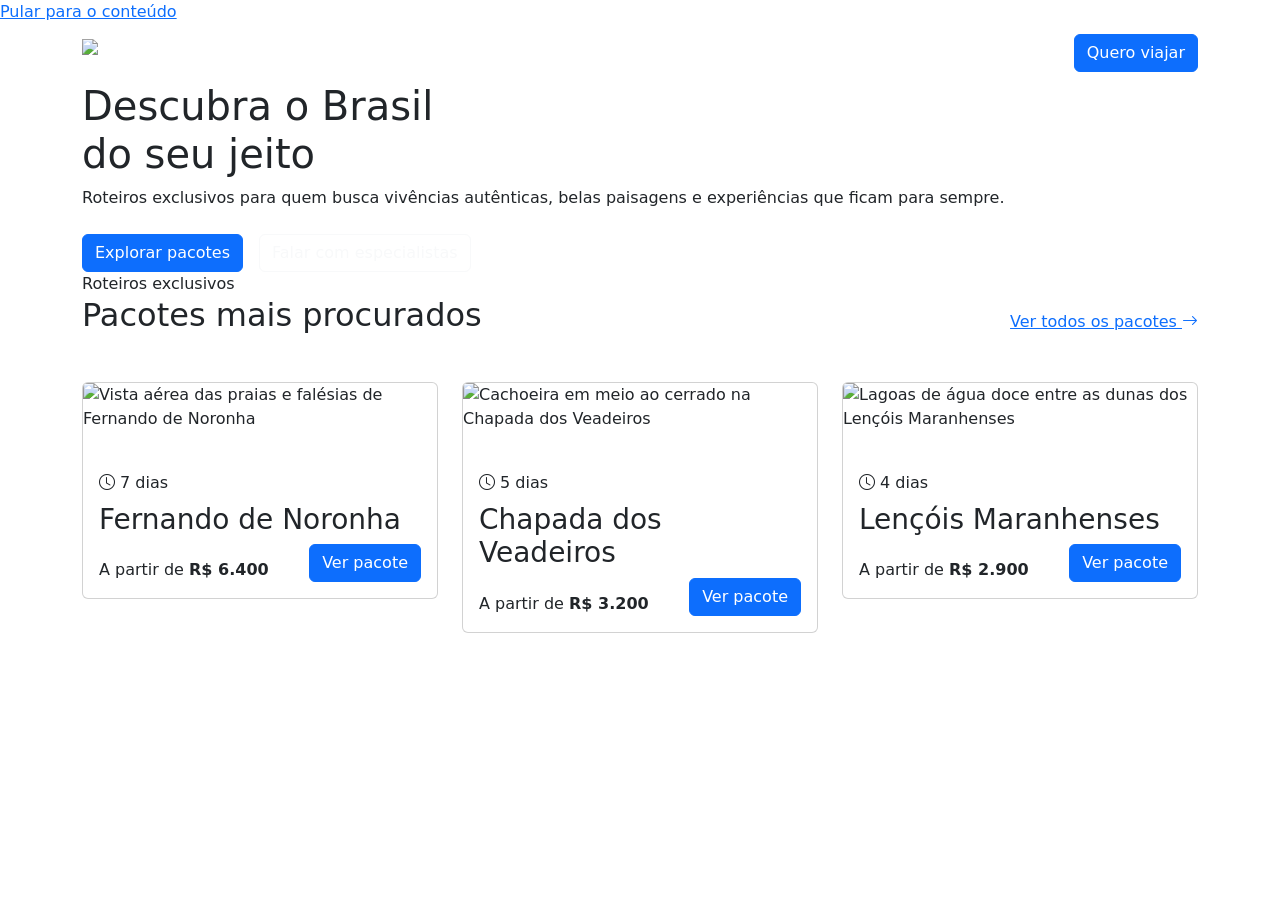
==== index.html @ a3c48178 "Add files via upload" ====
<!DOCTYPE html>
<html lang="pt-BR">

<head>
    <meta charset="UTF-8">
    <meta name="viewport" content="width=device-width, initial-scale=1.0">
    <title>Descubra Brasil | Agência de turismo e pacotes de viagem pelo Brasil</title>
    <meta name="description"
        content="Roteiros exclusivos para conhecer o Brasil com segurança e autenticidade. Descubra pacotes de ecoturismo, praia, cultura, aventura e gastronomia com a Descubra Brasil.">
    <meta name="keywords"
        content="turismo no brasil, pacotes de viagem, passeios, ecoturismo, praias do brasil, viagens nacionais">
    <link rel="canonical" href="https://www.descubrabrasil.com.br/">
    <link rel="icon" href="img/geral/LogoAgencia.png" type="image/svg+xml">
    <link rel="preconnect" href="https://fonts.googleapis.com">
    <link
        href="https://fonts.googleapis.com/css2?family=Playfair+Display:wght@600;700&family=Inter:wght@400;500;600;700&family=Sacramento&display=swap"
        rel="stylesheet">
    <link rel="stylesheet" href="https://cdn.jsdelivr.net/npm/bootstrap@5.3.3/dist/css/bootstrap.min.css">
    <link rel="stylesheet" href="https://cdn.jsdelivr.net/npm/bootstrap-icons@1.11.3/font/bootstrap-icons.min.css">
    <link rel="stylesheet" href="css/style.css">
    <link rel="stylesheet" href="css/paginas.css">
    <link rel="stylesheet" href="css/responsive.css">
</head>

<body>
<a href="#conteudo-principal" class="pular-para-conteudo">Pular para o conteúdo</a>

   
    <nav class="navbar navbar-expand-lg navbar-dark navbar-descubra sticky-top">
        <div class="container">
            <a class="navbar-brand" href="index.html">
                <img src="img/geral/LogoAgencia.png" alt="Descubra Brasil - página inicial" width="10px">
                <span>Descubra Brasil</span>
            </a>
            <button class="navbar-toggler" type="button" data-bs-toggle="collapse" data-bs-target="#navPrincipal"
                aria-controls="navPrincipal" aria-expanded="false" aria-label="Abrir menu de navegação">
                <span class="navbar-toggler-icon"></span>
            </button>
            <div class="collapse navbar-collapse" id="navPrincipal">
                <ul class="navbar-nav mx-auto mb-2 mb-lg-0 gap-lg-2">
                    <li class="nav-item"><a class="nav-link active" aria-current="page" href="index.html">Início</a>
                    </li>
                    <li class="nav-item"><a class="nav-link" href="destinos.html">Destinos</a></li>
                    <li class="nav-item"><a class="nav-link" href="pacotes.html">Pacotes</a></li>
                    <li class="nav-item"><a class="nav-link" href="sobre.html">Sobre nós</a></li>
                </ul>
                <a href="pacotes.html" class="btn btn-primary nav-btn">Quero viajar</a>
            </div>
        </div>
    </nav>

    <main id="conteudo-principal">

        <section class="hero" style="background-image: url('img/home/fundoHero.png');">
            <div class="container">
                <div class="hero-conteudo">
                    <h1>Descubra o Brasil<br>do seu jeito</h1>
                    <p class="hero-texto mb-4">Roteiros exclusivos para quem busca vivências autênticas, belas paisagens
                        e experiências que ficam para sempre.</p>
                    <div class="d-flex flex-column flex-sm-row gap-3">
                        <a href="pacotes.html" class="btn btn-primary">Explorar pacotes</a>
                        <a href="sobre.html" class="btn btn-outline-light">Falar com especialistas</a>
                    </div>
                </div>
            </div>
        </section>


        <section class="secao" aria-labelledby="titulo-pacotes-populares">
            <div class="container">
                <div class="d-flex justify-content-between align-items-end flex-wrap gap-3 mb-5">
                    <div>
                        <span class="eyebrow">Roteiros exclusivos</span>
                        <h2 id="titulo-pacotes-populares" class="mb-0">Pacotes mais procurados</h2>
                    </div>
                    <a href="pacotes.html" class="link-ver-mais">Ver todos os pacotes <i
                            class="bi bi-arrow-right"></i></a>
                </div>

                <div class="row g-4">
                    <div class="col-lg-4 col-md-6">
                        <article class="card card-pacote">
                            <img src="img/home/FernandoNoronha.png" class="card-img-top"
                                alt="Vista aérea das praias e falésias de Fernando de Noronha" loading="lazy">
                            <div class="card-body">
                                <span class="badge badge-categoria badge-flutuante"><i class="bi bi-geo-alt-fill"></i>
                                    Praia</span>
                                <div class="duracao mb-2"><i class="bi bi-clock"></i> 7 dias</div>
                                <h3 class="card-title">Fernando de Noronha</h3>
                                <div class="rodape-card d-flex align-items-end justify-content-between gap-2">
                                    <div class="preco-a-partir">
                                        <span>A partir de</span>
                                        <strong>R$ 6.400</strong>
                                    </div>
                                    <a href="pacote.html" class="btn btn-primary">Ver pacote</a>
                                </div>
                            </div>
                        </article>
                    </div>

                    <div class="col-lg-4 col-md-6">
                        <article class="card card-pacote">
                            <img src="img/home/ChapadaVeadeiros.png" class="card-img-top"
                                alt="Cachoeira em meio ao cerrado na Chapada dos Veadeiros" loading="lazy">
                            <div class="card-body">
                                <span class="badge badge-categoria badge-flutuante"><i class="bi bi-geo-alt-fill"></i>
                                    Aventura</span>
                                <div class="duracao mb-2"><i class="bi bi-clock"></i> 5 dias</div>
                                <h3 class="card-title">Chapada dos Veadeiros</h3>
                                <div class="rodape-card d-flex align-items-end justify-content-between gap-2">
                                    <div class="preco-a-partir">
                                        <span>A partir de</span>
                                        <strong>R$ 3.200</strong>
                                    </div>
                                    <a href="pacote.html" class="btn btn-primary">Ver pacote</a>
                                </div>
                            </div>
                        </article>
                    </div>

                    <div class="col-lg-4 col-md-6">
                        <article class="card card-pacote">
                            <img src="img/home/LencoisMaranhenses.png" class="card-img-top"
                                alt="Lagoas de água doce entre as dunas dos Lençóis Maranhenses" loading="lazy">
                            <div class="card-body">
                                <span class="badge badge-categoria badge-flutuante"><i class="bi bi-geo-alt-fill"></i>
                                    Natureza</span>
                                <div class="duracao mb-2"><i class="bi bi-clock"></i> 4 dias</div>
                                <h3 class="card-title">Lençóis Maranhenses</h3>
                                <div class="rodape-card d-flex align-items-end justify-content-between gap-2">
                                    <div class="preco-a-partir">
                                        <span>A partir de</span>
                                        <strong>R$ 2.900</strong>
                                    </div>
                                    <a href="pacote.html" class="btn btn-primary">Ver pacote</a>
                                </div>
                            </div>
                        </article>
                    </div>
                </div>
            </div>
        </section>
</body>

</html>
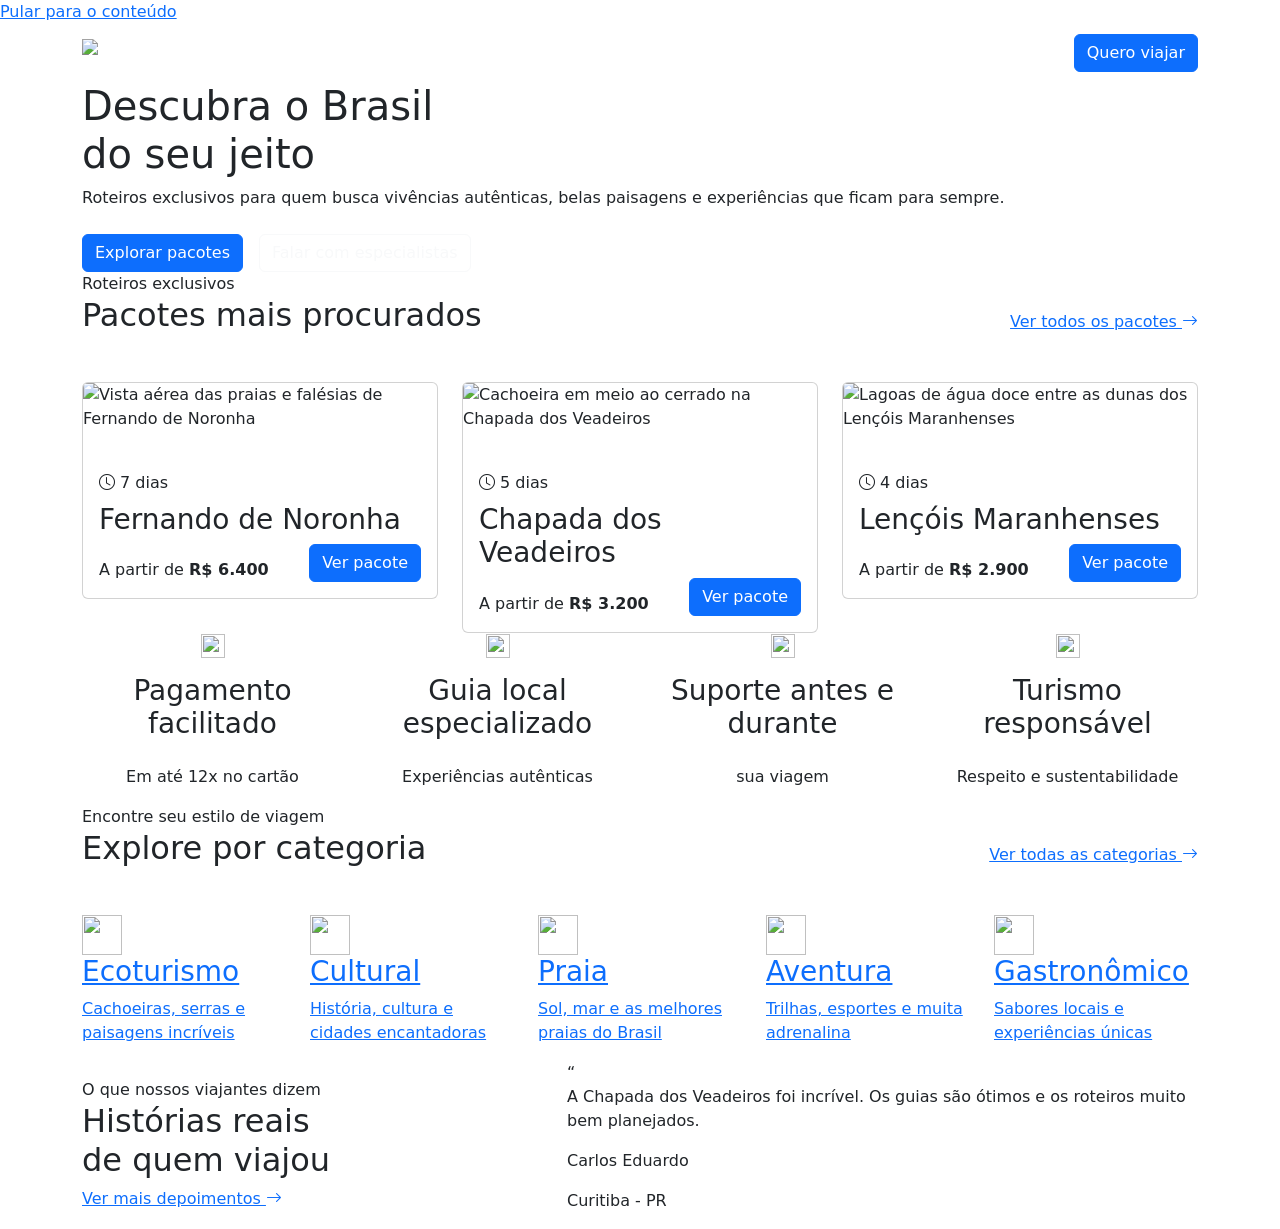
==== commit 4eec85a8: "Atualização index.html" ====
--- a/index.html
+++ b/index.html
@@ -140,6 +140,156 @@
                 </div>
             </div>
         </section>
+
+        <section class="barra-beneficios" aria-label="Benefícios de viajar com a Descubra Brasil">
+            <div class="container text-center">
+                <div class="row g-4">
+                    <div class="col-lg-3 col-6">
+                        <div class="item-beneficio d-flex flex-column align-items-center gap-3">
+                            <div class="icone-beneficio">
+                                <img src="img/home/cartaoIcone.svg" alt="" width="24" height="24">
+                            </div>
+                            <h3>Pagamento facilitado</h3>
+                            <p>Em até 12x no cartão</p>
+                        </div>
+                    </div>
+
+                    <div class="col-lg-3 col-6">
+                        <div class="item-beneficio d-flex flex-column align-items-center gap-3">
+                            <div class="icone-beneficio">
+                                <img src="img/home/guiaIcone.svg" alt="" width="24" height="24">
+                            </div>
+                            <h3>Guia local especializado</h3>
+                            <p>Experiências autênticas</p>
+                        </div>
+                    </div>
+
+                    <div class="col-lg-3 col-6">
+                        <div class="item-beneficio d-flex flex-column align-items-center gap-3">
+                            <div class="icone-beneficio">
+                                <img src="img/home/suporteIcone.svg" alt="" width="24" height="24">
+                            </div>
+                            <h3>Suporte antes e durante</h3>
+                            <p>sua viagem</p>
+                        </div>
+                    </div>
+
+                    <div class="col-lg-3 col-6">
+                        <div class="item-beneficio d-flex flex-column align-items-center gap-3">
+                            <div class="icone-beneficio">
+                                <img src="img/home/folhaIcone.svg" alt="" width="24" height="24">
+                            </div>
+                            <h3>Turismo responsável</h3>
+                            <p>Respeito e sustentabilidade</p>
+                        </div>
+                    </div>
+                </div>
+            </div>
+        </section>
+
+    
+        <section class="secao secao-categorias" aria-labelledby="titulo-categorias">
+            <div class="container">
+                <div class="d-flex justify-content-between align-items-end flex-wrap gap-3 mb-5">
+                    <div>
+                        <span class="eyebrow">Encontre seu estilo de viagem</span>
+                        <h2 id="titulo-categorias" class="mb-0">Explore por categoria</h2>
+                    </div>
+                    <a href="pacotes.html" class="link-ver-mais">Ver todas as categorias <i
+                            class="bi bi-arrow-right"></i></a>
+                </div>
+
+                <div class="row g-4">
+                    <div class="col-lg col-md-4 col-6">
+                        <a href="pacotes.html#ecoturismo" class="card-categoria">
+                            <img src="img/home/MontanhaIcone.svg" alt="" width="40" height="40">
+                            <h3>Ecoturismo</h3>
+                            <p>Cachoeiras, serras e paisagens incríveis</p>
+                        </a>
+                    </div>
+                    <div class="col-lg col-md-4 col-6">
+                        <a href="pacotes.html#cultural" class="card-categoria">
+                            <img src="img/home/culturaIcone.svg" alt="" width="40" height="40">
+                            <h3>Cultural</h3>
+                            <p>História, cultura e cidades encantadoras</p>
+                        </a>
+                    </div>
+                    <div class="col-lg col-md-4 col-6">
+                        <a href="pacotes.html#praia" class="card-categoria">
+                            <img src="img/home/PraiaIcone.svg" alt="" width="40" height="40">
+                            <h3>Praia</h3>
+                            <p>Sol, mar e as melhores praias do Brasil</p>
+                        </a>
+                    </div>
+                    <div class="col-lg col-md-4 col-6">
+                        <a href="pacotes.html#aventura" class="card-categoria">
+                            <img src="img/home/aventuraIcone.svg" alt="" width="40" height="40">
+                            <h3>Aventura</h3>
+                            <p>Trilhas, esportes e muita adrenalina</p>
+                        </a>
+                    </div>
+                    <div class="col-lg col-md-4 col-6">
+                        <a href="pacotes.html#gastronomico" class="card-categoria">
+                            <img src="img/home/comidaIcone.svg" alt="" width="40" height="40">
+                            <h3>Gastronômico</h3>
+                            <p>Sabores locais e experiências únicas</p>
+                        </a>
+                    </div>
+                </div>
+            </div>
+        </section>
+
+
+        <section class="secao" aria-labelledby="titulo-depoimentos">
+            <div class="container">
+                <div class="row align-items-center g-5">
+                    <div class="col-lg-5">
+                        <span class="eyebrow">O que nossos viajantes dizem</span>
+                        <h2 id="titulo-depoimentos">Histórias reais<br>de quem viajou</h2>
+                        <a href="sobre.html#depoimentos" class="link-ver-mais">Ver mais depoimentos <i
+                                class="bi bi-arrow-right"></i></a>
+                    </div>
+
+                    <div class="col-lg-7">
+                        <span class="aspas" aria-hidden="true">&ldquo;</span>
+
+                        <div id="carrosselDepoimentos" class="carousel slide carousel-depoimento"
+                            data-bs-ride="carousel" data-bs-interval="7000">
+                            <div class="carousel-inner">
+                                <div class="carousel-item active">
+                                    <blockquote class="mb-3">A Chapada dos Veadeiros foi incrível. Os guias são ótimos e
+                                        os roteiros muito bem planejados.</blockquote>
+                                    <p class="autor-nome">Carlos Eduardo</p>
+                                    <p class="autor-local">Curitiba - PR</p>
+                                </div>
+                                <div class="carousel-item">
+                                    <blockquote class="mb-3">Foi tudo perfeito! A equipe cuidou de cada detalhe e a
+                                        viagem superou todas as expectativas.</blockquote>
+                                    <p class="autor-nome">Juliana Martins</p>
+                                    <p class="autor-local">São Paulo - SP</p>
+                                </div>
+                                <div class="carousel-item">
+                                    <blockquote class="mb-3">Já quero minha próxima viagem! Atendimento impecável do
+                                        início ao fim.</blockquote>
+                                    <p class="autor-nome">Eliana Lopes</p>
+                                    <p class="autor-local">Vitória - ES</p>
+                                </div>
+                            </div>
+                            <div class="carousel-indicators" data-bs-target="#carrosselDepoimentos">
+                                <button type="button" data-bs-target="#carrosselDepoimentos" data-bs-slide-to="0"
+                                    class="active" aria-current="true" aria-label="Depoimento 1"></button>
+                                <button type="button" data-bs-target="#carrosselDepoimentos" data-bs-slide-to="1"
+                                    aria-label="Depoimento 2"></button>
+                                <button type="button" data-bs-target="#carrosselDepoimentos" data-bs-slide-to="2"
+                                    aria-label="Depoimento 3"></button>
+                            </div>
+                        </div>
+                    </div>
+                </div>
+            </div>
+        </section>
+
+
 </body>
 
-</html>+</html>
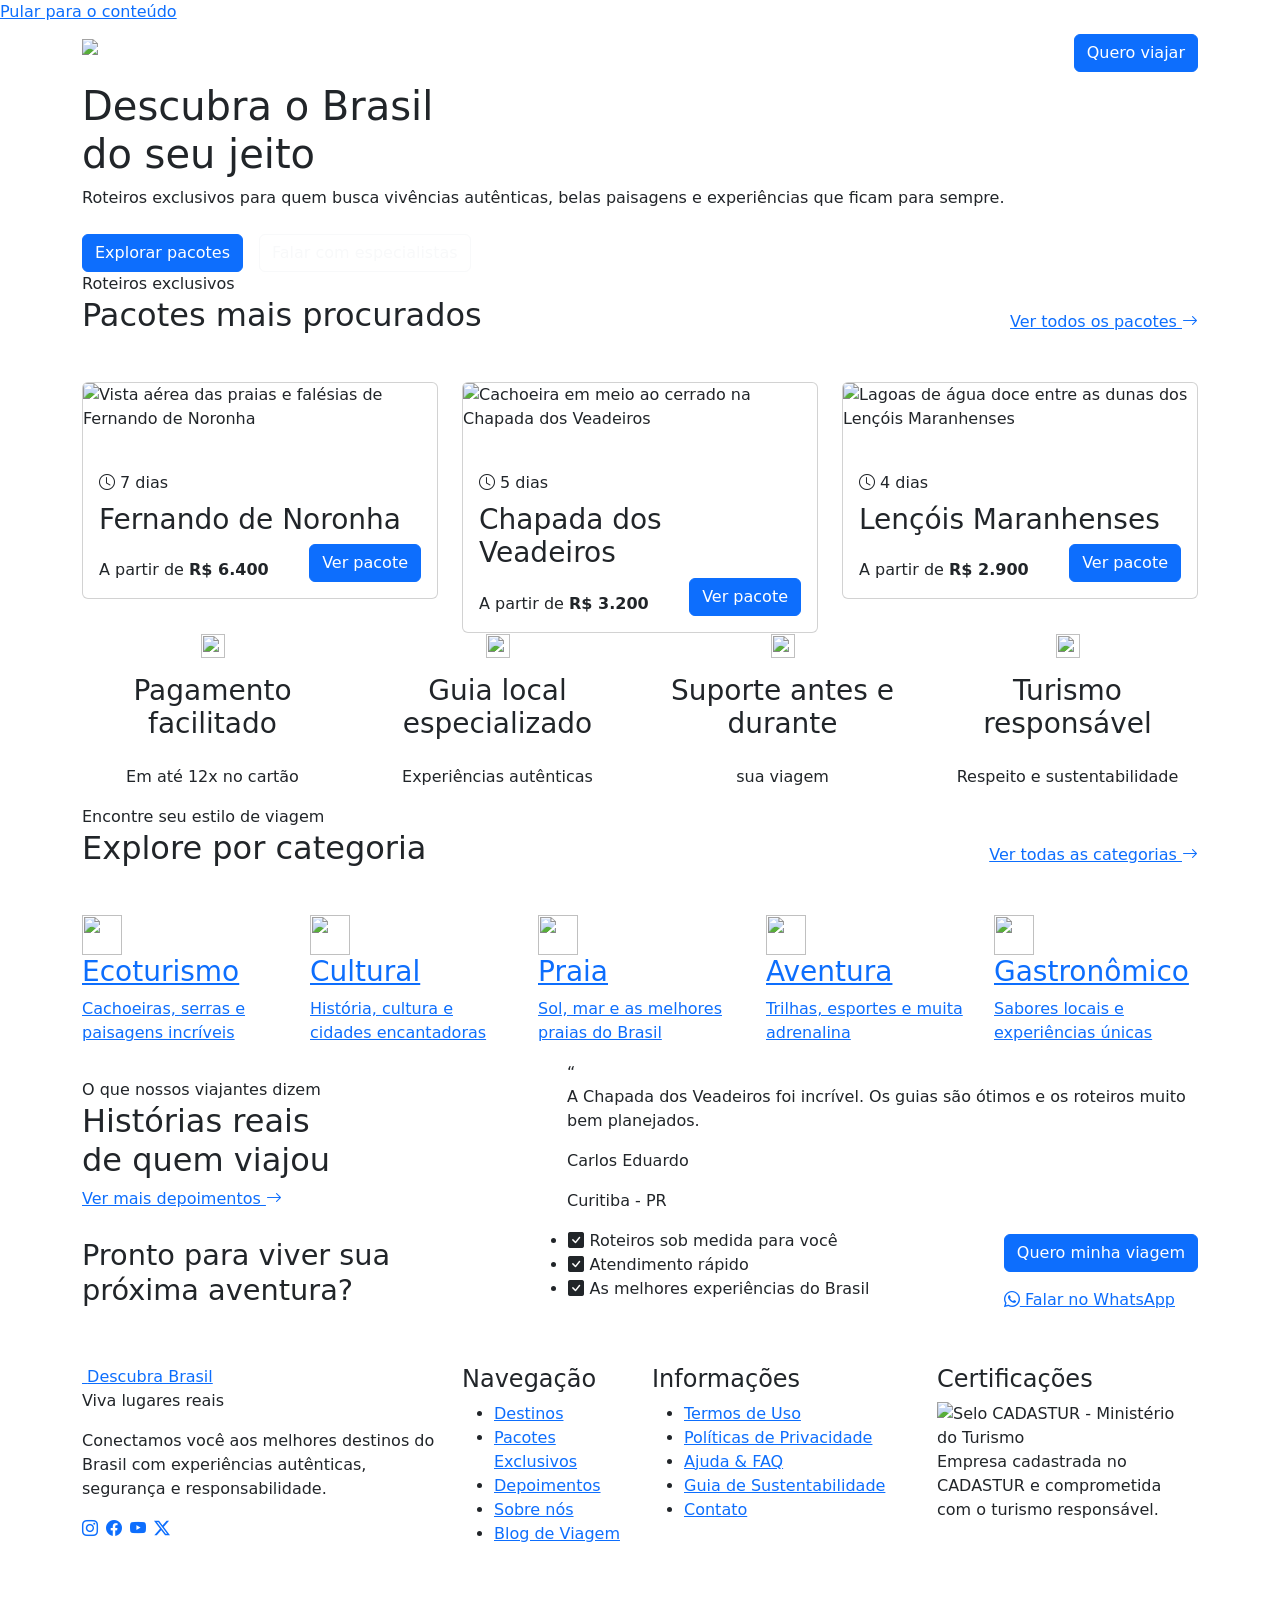
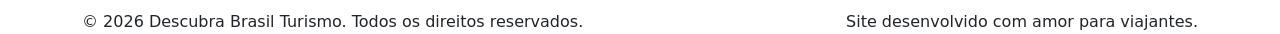
==== commit 6864f946: "footer index.html" ====
--- a/index.html
+++ b/index.html
@@ -289,7 +289,87 @@
             </div>
         </section>
 
-
+          <section class="pb-5" aria-labelledby="titulo-cta-final">
+            <div class="container">
+                <div class="cta-final-caixa" style="background-image: url('img/home/PraiaFoooter.png');">
+                    <div class="cta-final-painel d-flex align-items-center justify-content-between flex-wrap gap-4">
+                        <h2 id="titulo-cta-final" class="mb-0" style="font-size:1.8rem; max-width:320px;">Pronto para
+                            viver sua próxima aventura?</h2>
+                        <ul class="lista-check">
+                            <li><i class="bi bi-check-square-fill"></i> Roteiros sob medida para você</li>
+                            <li><i class="bi bi-check-square-fill"></i> Atendimento rápido</li>
+                            <li><i class="bi bi-check-square-fill"></i> As melhores experiências do Brasil</li>
+                        </ul>
+                        <div class="d-flex flex-column align-items-start gap-3">
+                            <a href="pacotes.html" class="btn btn-primary">Quero minha viagem</a>
+                            <a href="https://wa.me/5500000000000" class="link-whatsapp" target="_blank"
+                                rel="noopener"><i class="bi bi-whatsapp"></i> Falar no WhatsApp</a>
+                        </div>
+                    </div>
+                </div>
+            </div>
+        </section>
+    </main>
+
+
+    <footer class="rodape">
+        <div class="container">
+            <div class="row gy-5 pb-5 rodape-grade">
+                <div class="col-lg-4 col-md-6 rodape-marca h-card">
+                    <a href="index.html" class="marca">
+                        <img src="img/geral/LogoAgencia.png" alt="">
+                        <span class="nome-marca p-name">Descubra Brasil</span>
+                    </a>
+                    <p class="rodape-tagline">Viva lugares reais</p>
+                    <p>Conectamos você aos melhores destinos do Brasil com experiências autênticas, segurança e
+                        responsabilidade.</p>
+                    <div class="rodape-social d-flex gap-2">
+                        <a href="#" aria-label="Descubra Brasil no Instagram"><i class="bi bi-instagram"></i></a>
+                        <a href="#" aria-label="Descubra Brasil no Facebook"><i class="bi bi-facebook"></i></a>
+                        <a href="#" aria-label="Descubra Brasil no YouTube"><i class="bi bi-youtube"></i></a>
+                        <a href="#" aria-label="Descubra Brasil no X"><i class="bi bi-twitter-x"></i></a>
+                    </div>
+                </div>
+
+                <nav class="col-lg-2 col-md-6" aria-label="Navegação do rodapé">
+                    <h4>Navegação</h4>
+                    <ul>
+                        <li><a href="destinos.html">Destinos</a></li>
+                        <li><a href="pacotes.html">Pacotes Exclusivos</a></li>
+                        <li><a href="sobre.html#depoimentos">Depoimentos</a></li>
+                        <li><a href="sobre.html">Sobre nós</a></li>
+                        <li><a href="#" onclick="return false;">Blog de Viagem</a></li>
+                    </ul>
+                </nav>
+
+                <nav class="col-lg-3 col-md-6" aria-label="Informações institucionais">
+                    <h4>Informações</h4>
+                    <ul>
+                        <li><a href="#" onclick="return false;">Termos de Uso</a></li>
+                        <li><a href="#" onclick="return false;">Políticas de Privacidade</a></li>
+                        <li><a href="#" onclick="return false;">Ajuda &amp; FAQ</a></li>
+                        <li><a href="#" onclick="return false;">Guia de Sustentabilidade</a></li>
+                        <li><a href="#" onclick="return false;">Contato</a></li>
+                    </ul>
+                </nav>
+
+                <div class="col-lg-3 col-md-6 rodape-certificacao">
+                    <h4>Certificações</h4>
+                    <div class="selo-cadastur" role="img" aria-label="Selo CADASTUR - Ministério do Turismo">
+                        <img src="img/geral/logoCadasturB.png" alt="Selo CADASTUR - Ministério do Turismo">
+                    </div>
+                    <p>Empresa cadastrada no CADASTUR e comprometida com o turismo responsável.</p>
+                </div>
+            </div>
+
+            <div class="rodape-inferior d-flex justify-content-between flex-wrap gap-2">
+                <p class="mb-0">&copy; 2026 Descubra Brasil Turismo. Todos os direitos reservados.</p>
+                <p class="mb-0">Site desenvolvido com amor para viajantes.</p>
+            </div>
+        </div>
+    </footer>
+
+    <script src="https://cdn.jsdelivr.net/npm/bootstrap@5.3.3/dist/js/bootstrap.bundle.min.js"></script>
+    <script src="js/script.js"></script>
 </body>
-
 </html>
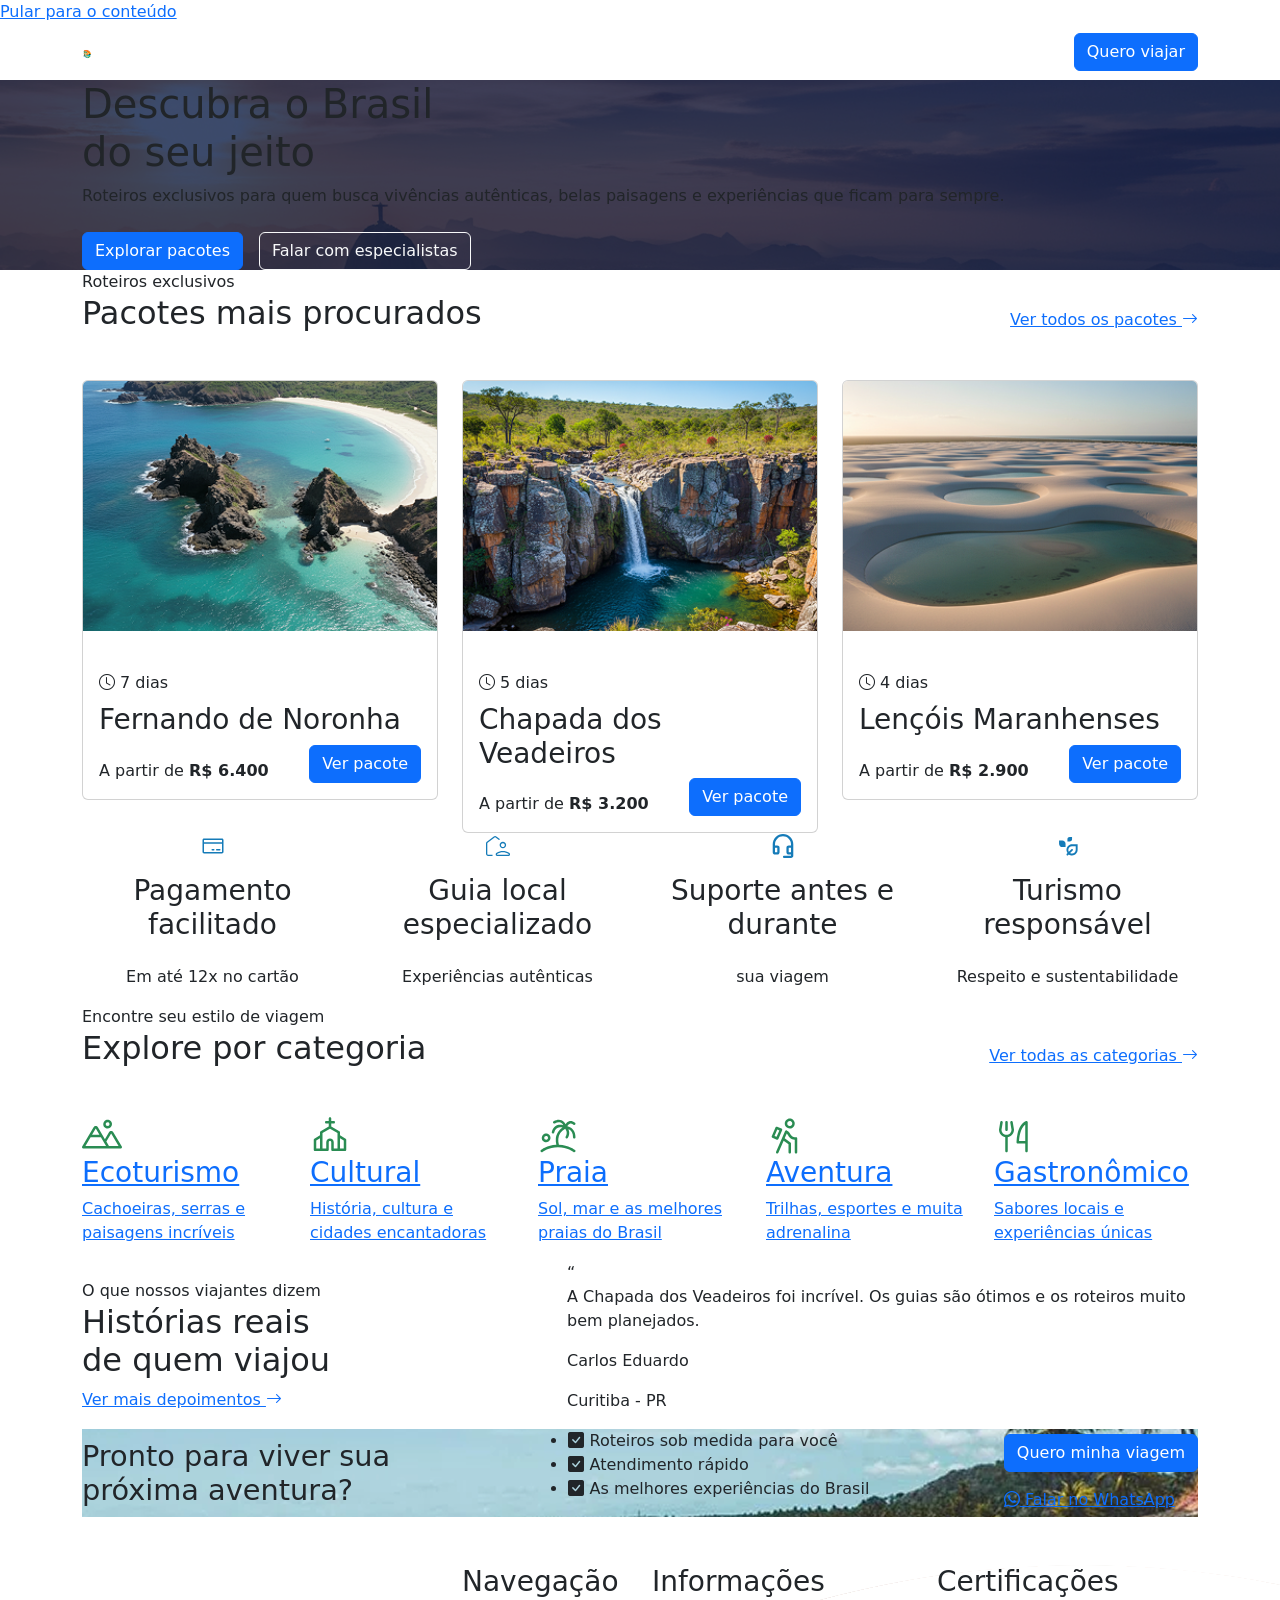
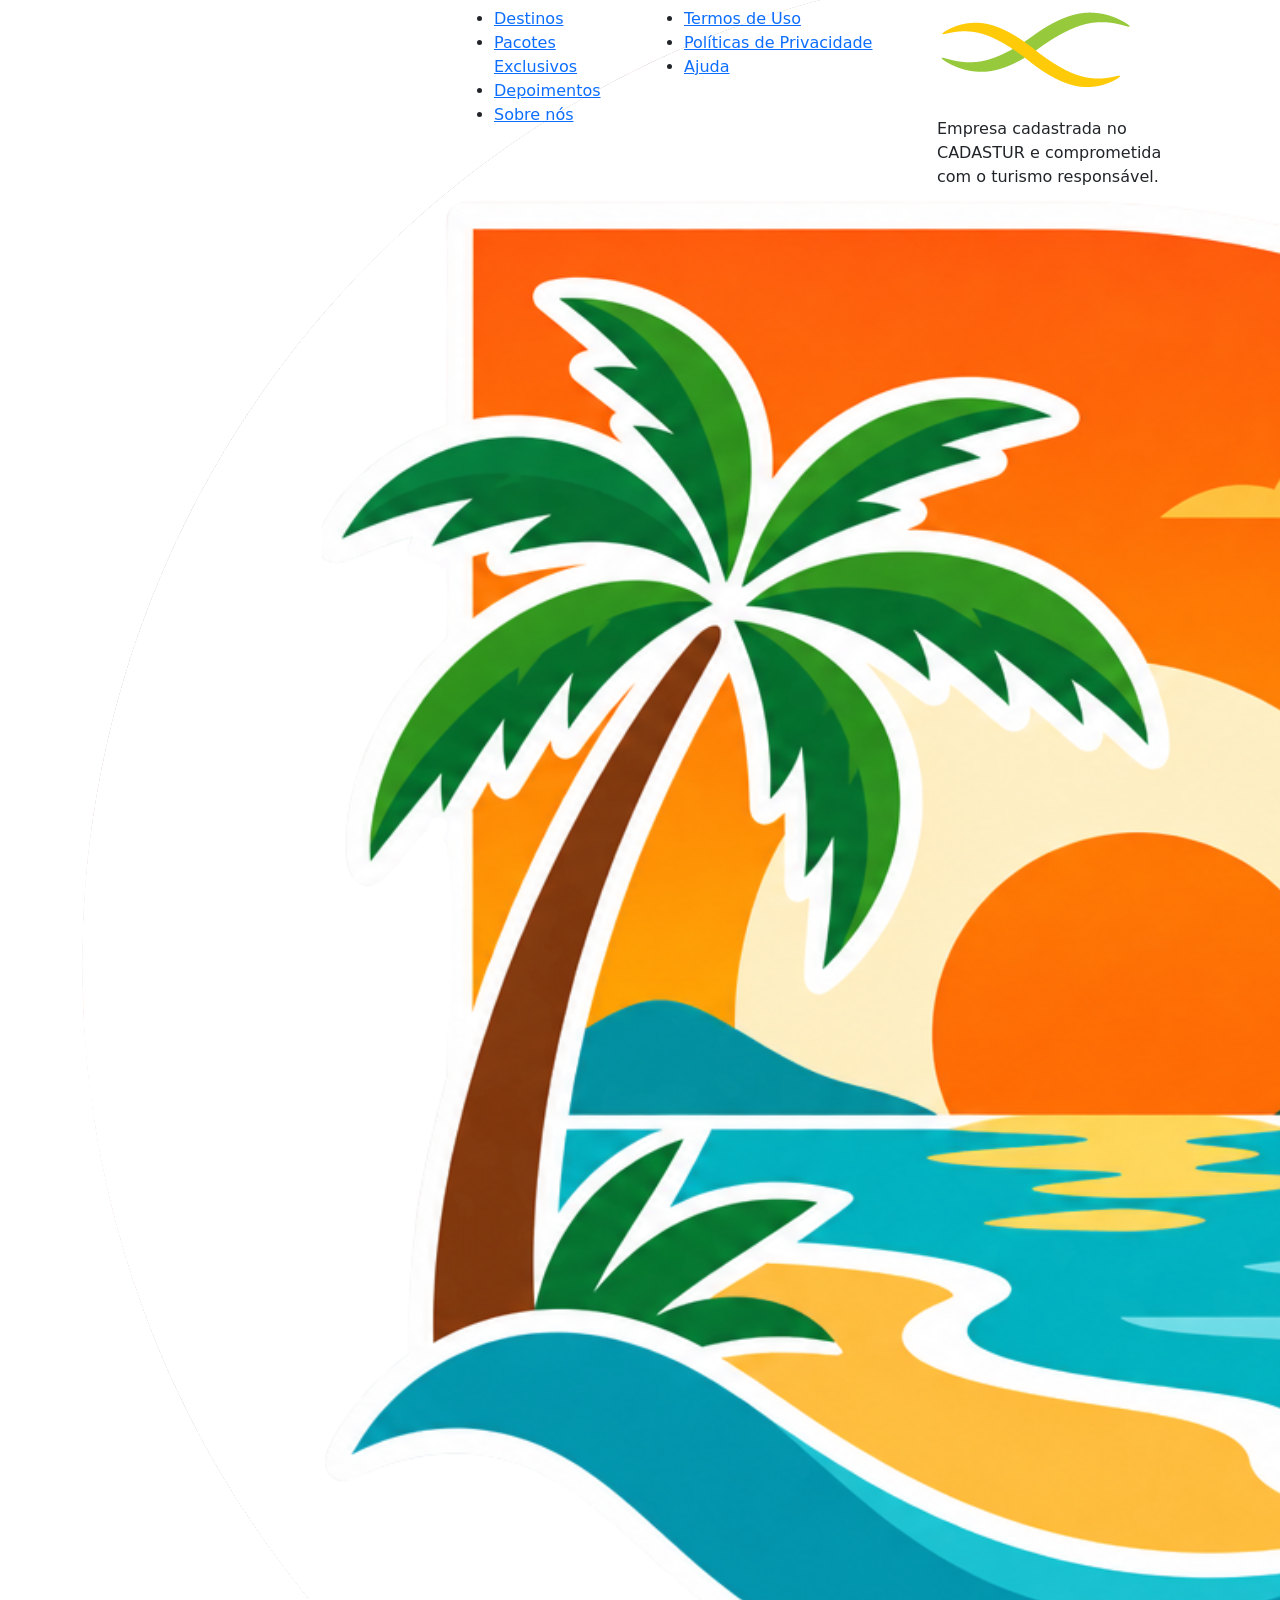
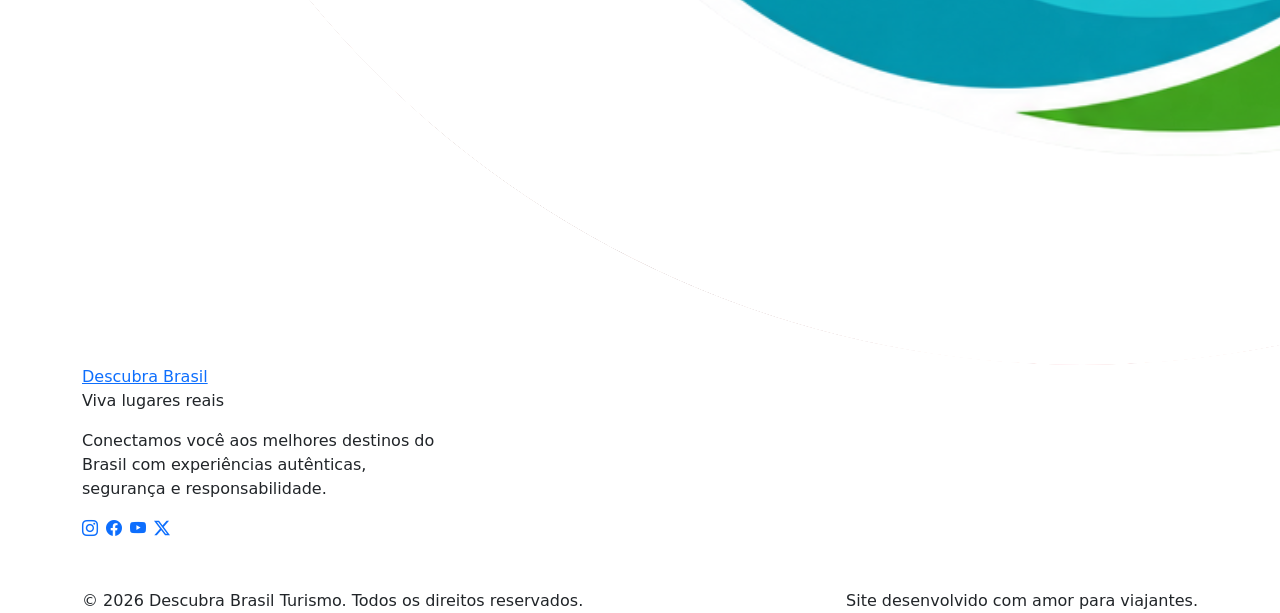
==== commit 4a77b9e0: "Introdução da pasta de imagens e correção da index para validação w3c" ====
--- a/index.html
+++ b/index.html
@@ -10,6 +10,14 @@
     <meta name="keywords"
         content="turismo no brasil, pacotes de viagem, passeios, ecoturismo, praias do brasil, viagens nacionais">
     <link rel="canonical" href="https://www.descubrabrasil.com.br/">
+
+    <meta property="og:title" content="Descubra Brasil | Viva lugares reais">
+    <meta property="og:description"
+        content="Roteiros exclusivos para quem busca vivências autênticas, belas paisagens e experiências que ficam para sempre.">
+    <meta property="og:image" content="img/home/fundoHero.png">
+    <meta property="og:type" content="website">
+    <meta property="og:locale" content="pt_BR">
+
     <link rel="icon" href="img/geral/LogoAgencia.png" type="image/svg+xml">
     <link rel="preconnect" href="https://fonts.googleapis.com">
     <link
@@ -23,13 +31,13 @@
 </head>
 
 <body>
-<a href="#conteudo-principal" class="pular-para-conteudo">Pular para o conteúdo</a>
-
-   
+    <a href="#conteudo-principal" class="pular-para-conteudo">Pular para o conteúdo</a>
+
+
     <nav class="navbar navbar-expand-lg navbar-dark navbar-descubra sticky-top">
         <div class="container">
             <a class="navbar-brand" href="index.html">
-                <img src="img/geral/LogoAgencia.png" alt="Descubra Brasil - página inicial" width="10px">
+                <img src="img/geral/LogoAgencia.png" alt="Descubra Brasil - página inicial" width="10">
                 <span>Descubra Brasil</span>
             </a>
             <button class="navbar-toggler" type="button" data-bs-toggle="collapse" data-bs-target="#navPrincipal"
@@ -141,6 +149,7 @@
             </div>
         </section>
 
+
         <section class="barra-beneficios" aria-label="Benefícios de viajar com a Descubra Brasil">
             <div class="container text-center">
                 <div class="row g-4">
@@ -187,7 +196,7 @@
             </div>
         </section>
 
-    
+
         <section class="secao secao-categorias" aria-labelledby="titulo-categorias">
             <div class="container">
                 <div class="d-flex justify-content-between align-items-end flex-wrap gap-3 mb-5">
@@ -289,7 +298,8 @@
             </div>
         </section>
 
-          <section class="pb-5" aria-labelledby="titulo-cta-final">
+
+        <section class="pb-5" aria-labelledby="titulo-cta-final">
             <div class="container">
                 <div class="cta-final-caixa" style="background-image: url('img/home/PraiaFoooter.png');">
                     <div class="cta-final-painel d-flex align-items-center justify-content-between flex-wrap gap-4">
@@ -324,37 +334,42 @@
                     <p>Conectamos você aos melhores destinos do Brasil com experiências autênticas, segurança e
                         responsabilidade.</p>
                     <div class="rodape-social d-flex gap-2">
-                        <a href="#" aria-label="Descubra Brasil no Instagram"><i class="bi bi-instagram"></i></a>
-                        <a href="#" aria-label="Descubra Brasil no Facebook"><i class="bi bi-facebook"></i></a>
-                        <a href="#" aria-label="Descubra Brasil no YouTube"><i class="bi bi-youtube"></i></a>
-                        <a href="#" aria-label="Descubra Brasil no X"><i class="bi bi-twitter-x"></i></a>
-                    </div>
-                </div>
-
-                <nav class="col-lg-2 col-md-6" aria-label="Navegação do rodapé">
-                    <h4>Navegação</h4>
-                    <ul>
-                        <li><a href="destinos.html">Destinos</a></li>
-                        <li><a href="pacotes.html">Pacotes Exclusivos</a></li>
-                        <li><a href="sobre.html#depoimentos">Depoimentos</a></li>
-                        <li><a href="sobre.html">Sobre nós</a></li>
-                        <li><a href="#" onclick="return false;">Blog de Viagem</a></li>
-                    </ul>
-                </nav>
-
-                <nav class="col-lg-3 col-md-6" aria-label="Informações institucionais">
-                    <h4>Informações</h4>
-                    <ul>
-                        <li><a href="#" onclick="return false;">Termos de Uso</a></li>
-                        <li><a href="#" onclick="return false;">Políticas de Privacidade</a></li>
-                        <li><a href="#" onclick="return false;">Ajuda &amp; FAQ</a></li>
-                        <li><a href="#" onclick="return false;">Guia de Sustentabilidade</a></li>
-                        <li><a href="#" onclick="return false;">Contato</a></li>
-                    </ul>
-                </nav>
+                        <a href="https://www.instagram.com/" aria-label="Descubra Brasil no Instagram"><i
+                                class="bi bi-instagram"></i></a>
+                        <a href="https://www.facebook.com/?locale=pt_BR" aria-label="Descubra Brasil no Facebook"><i
+                                class="bi bi-facebook"></i></a>
+                        <a href="https://www.youtube.com/" aria-label="Descubra Brasil no YouTube"><i
+                                class="bi bi-youtube"></i></a>
+                        <a href="https://x.com/?lang=pt" aria-label="Descubra Brasil no X"><i
+                                class="bi bi-twitter-x"></i></a>
+                    </div>
+                </div>
+
+                <div class="col-lg-2 col-md-6">
+                    <h3>Navegação</h3>
+                    <nav aria-label="Navegação do rodapé">
+                        <ul>
+                            <li><a href="destinos.html">Destinos</a></li>
+                            <li><a href="pacotes.html">Pacotes Exclusivos</a></li>
+                            <li><a href="sobre.html#depoimentos">Depoimentos</a></li>
+                            <li><a href="sobre.html">Sobre nós</a></li>
+                        </ul>
+                    </nav>
+                </div>
+
+                <div class="col-lg-3 col-md-6">
+                    <h3>Informações</h3>
+                    <nav aria-label="Informações institucionais">
+                        <ul>
+                            <li><a href="sobre.html" target="_blank">Termos de Uso</a></li>
+                            <li><a href="sobre.html" target="_blank">Políticas de Privacidade</a></li>
+                            <li><a href="sobre.html" target="_blank">Ajuda</a></li>
+                        </ul>
+                    </nav>
+                </div>
 
                 <div class="col-lg-3 col-md-6 rodape-certificacao">
-                    <h4>Certificações</h4>
+                    <h3>Certificações</h3>
                     <div class="selo-cadastur" role="img" aria-label="Selo CADASTUR - Ministério do Turismo">
                         <img src="img/geral/logoCadasturB.png" alt="Selo CADASTUR - Ministério do Turismo">
                     </div>
@@ -372,4 +387,4 @@
     <script src="https://cdn.jsdelivr.net/npm/bootstrap@5.3.3/dist/js/bootstrap.bundle.min.js"></script>
     <script src="js/script.js"></script>
 </body>
-</html>
+</html>
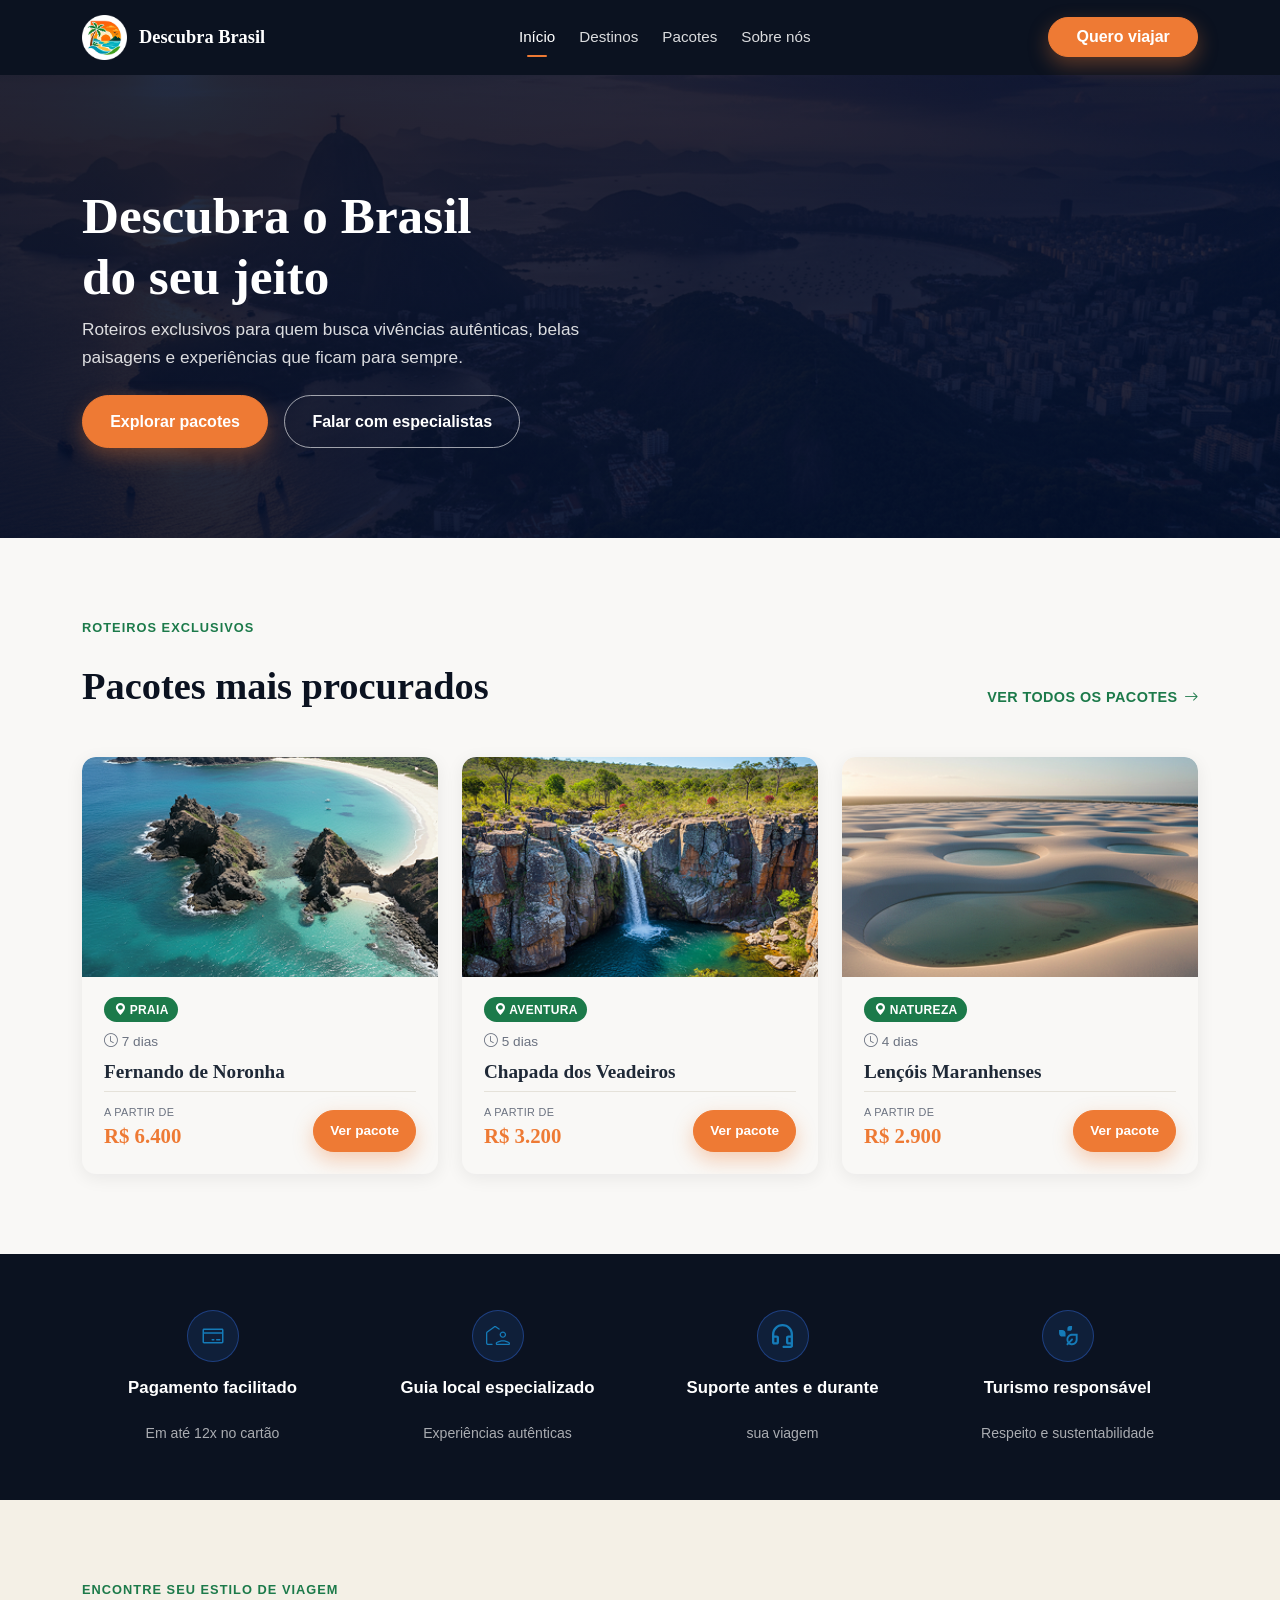
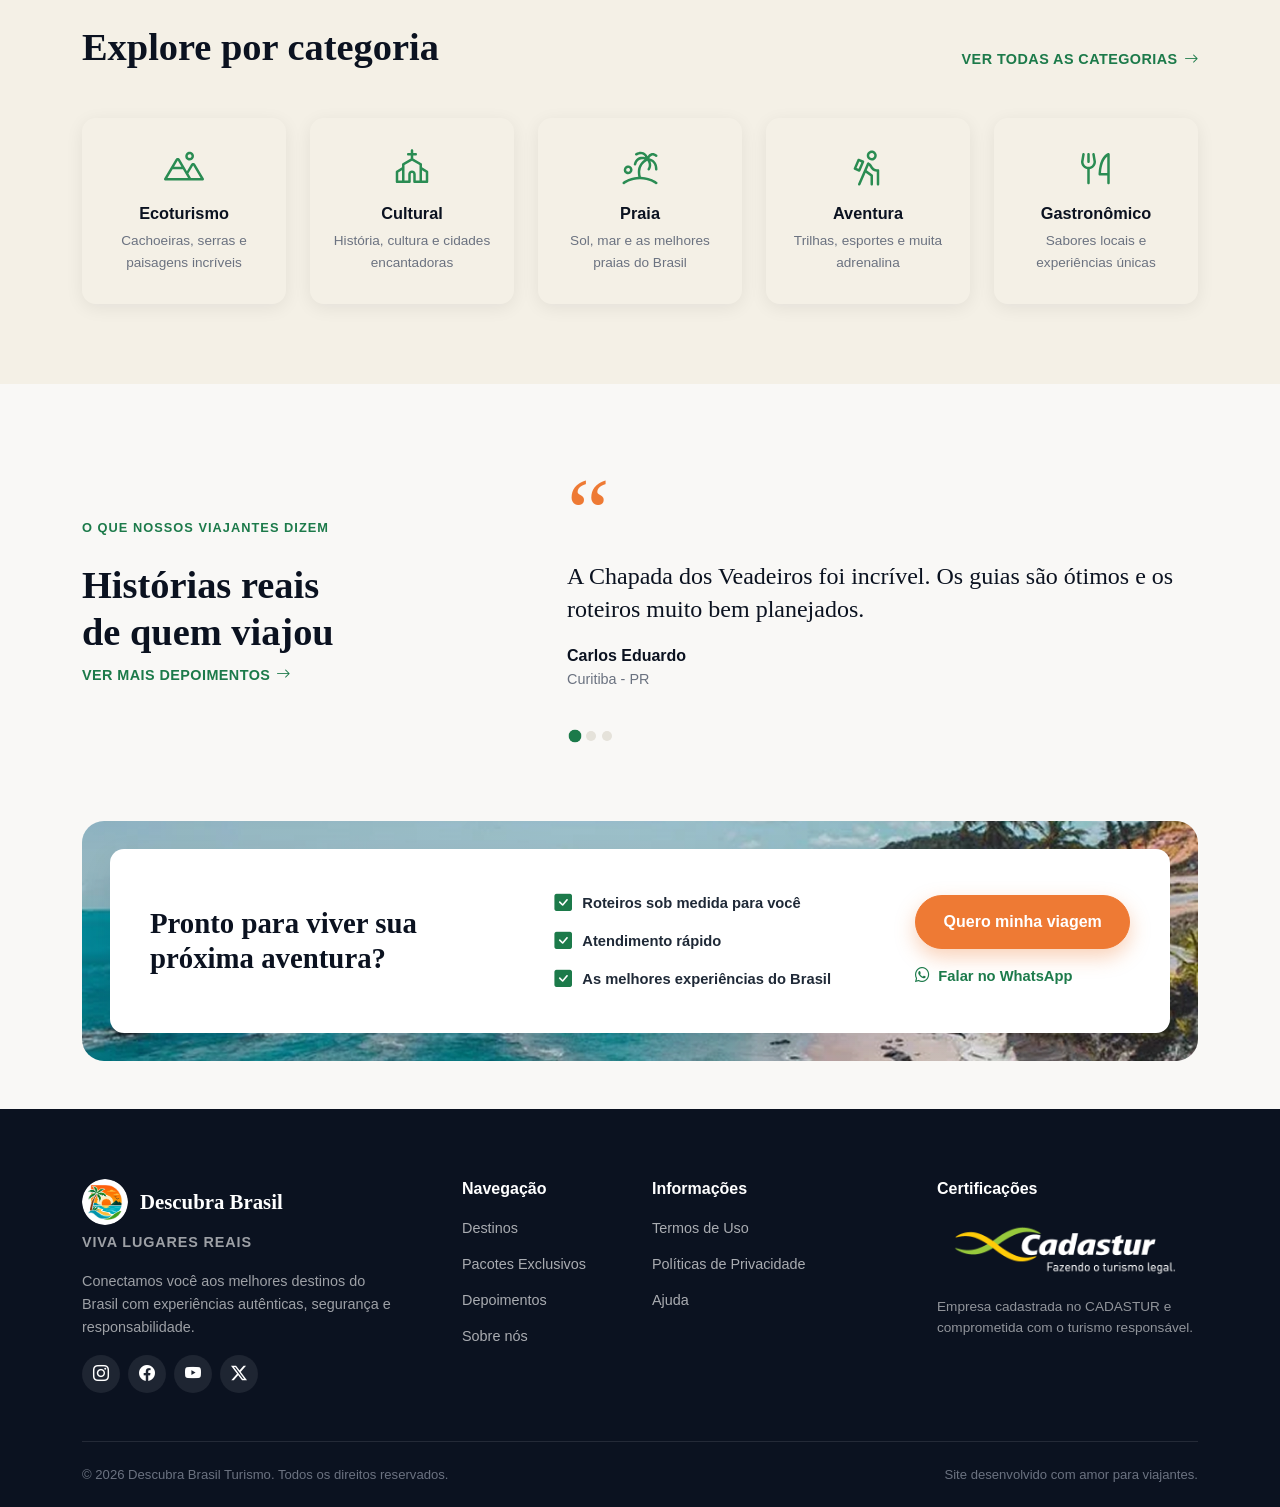
==== commit 56362b6a: "Correção de bugs no css" ====
--- a/index.html
+++ b/index.html
@@ -1,61 +1,49 @@
 <!DOCTYPE html>
 <html lang="pt-BR">
-
 <head>
     <meta charset="UTF-8">
     <meta name="viewport" content="width=device-width, initial-scale=1.0">
     <title>Descubra Brasil | Agência de turismo e pacotes de viagem pelo Brasil</title>
-    <meta name="description"
-        content="Roteiros exclusivos para conhecer o Brasil com segurança e autenticidade. Descubra pacotes de ecoturismo, praia, cultura, aventura e gastronomia com a Descubra Brasil.">
-    <meta name="keywords"
-        content="turismo no brasil, pacotes de viagem, passeios, ecoturismo, praias do brasil, viagens nacionais">
+    <meta name="description" content="Roteiros exclusivos para conhecer o Brasil com segurança e autenticidade. Descubra pacotes de ecoturismo, praia, cultura, aventura e gastronomia com a Descubra Brasil.">
+    <meta name="keywords" content="turismo no brasil, pacotes de viagem, passeios, ecoturismo, praias do brasil, viagens nacionais">
     <link rel="canonical" href="https://www.descubrabrasil.com.br/">
-
     <meta property="og:title" content="Descubra Brasil | Viva lugares reais">
-    <meta property="og:description"
-        content="Roteiros exclusivos para quem busca vivências autênticas, belas paisagens e experiências que ficam para sempre.">
+    <meta property="og:description" content="Roteiros exclusivos para quem busca vivências autênticas, belas paisagens e experiências que ficam para sempre.">
     <meta property="og:image" content="img/home/fundoHero.png">
     <meta property="og:type" content="website">
     <meta property="og:locale" content="pt_BR">
-
     <link rel="icon" href="img/geral/LogoAgencia.png" type="image/svg+xml">
     <link rel="preconnect" href="https://fonts.googleapis.com">
-    <link
-        href="https://fonts.googleapis.com/css2?family=Playfair+Display:wght@600;700&family=Inter:wght@400;500;600;700&family=Sacramento&display=swap"
-        rel="stylesheet">
+    <link href="https://fonts.googleapis.com/css2?family=Playfair+Display:wght@600;700&family=Inter:wght@400;500;600;700&family=Sacramento&display=swap" rel="stylesheet">
     <link rel="stylesheet" href="https://cdn.jsdelivr.net/npm/bootstrap@5.3.3/dist/css/bootstrap.min.css">
     <link rel="stylesheet" href="https://cdn.jsdelivr.net/npm/bootstrap-icons@1.11.3/font/bootstrap-icons.min.css">
     <link rel="stylesheet" href="css/style.css">
-    <link rel="stylesheet" href="css/paginas.css">
-    <link rel="stylesheet" href="css/responsive.css">
 </head>
-
 <body>
-    <a href="#conteudo-principal" class="pular-para-conteudo">Pular para o conteúdo</a>
-
-
-    <nav class="navbar navbar-expand-lg navbar-dark navbar-descubra sticky-top">
-        <div class="container">
-            <a class="navbar-brand" href="index.html">
-                <img src="img/geral/LogoAgencia.png" alt="Descubra Brasil - página inicial" width="10">
-                <span>Descubra Brasil</span>
-            </a>
-            <button class="navbar-toggler" type="button" data-bs-toggle="collapse" data-bs-target="#navPrincipal"
-                aria-controls="navPrincipal" aria-expanded="false" aria-label="Abrir menu de navegação">
-                <span class="navbar-toggler-icon"></span>
-            </button>
-            <div class="collapse navbar-collapse" id="navPrincipal">
-                <ul class="navbar-nav mx-auto mb-2 mb-lg-0 gap-lg-2">
-                    <li class="nav-item"><a class="nav-link active" aria-current="page" href="index.html">Início</a>
-                    </li>
-                    <li class="nav-item"><a class="nav-link" href="destinos.html">Destinos</a></li>
-                    <li class="nav-item"><a class="nav-link" href="pacotes.html">Pacotes</a></li>
-                    <li class="nav-item"><a class="nav-link" href="sobre.html">Sobre nós</a></li>
-                </ul>
-                <a href="pacotes.html" class="btn btn-primary nav-btn">Quero viajar</a>
-            </div>
-        </div>
-    </nav>
+   <header class="sticky-top">
+        <nav class="navbar navbar-expand-lg navbar-dark navbar-descubra">
+            <div class="container">
+                <a class="navbar-brand" href="index.html">
+                    <img src="img/geral/LogoAgencia.png" alt="Descubra Brasil - página inicial" width="10">
+                    <span>Descubra Brasil</span>
+                </a>
+                <button class="navbar-toggler" type="button" data-bs-toggle="collapse" data-bs-target="#navPrincipal"
+                    aria-controls="navPrincipal" aria-expanded="false" aria-label="Abrir menu de navegação">
+                    <span class="navbar-toggler-icon"></span>
+                </button>
+                <div class="collapse navbar-collapse" id="navPrincipal">
+                    <ul class="navbar-nav mx-auto mb-2 mb-lg-0 gap-lg-2">
+                        <li class="nav-item"><a class="nav-link active" aria-current="page" href="index.html">Início</a>
+                        </li>
+                        <li class="nav-item"><a class="nav-link" href="destinos.html">Destinos</a></li>
+                        <li class="nav-item"><a class="nav-link" href="pacotes.html">Pacotes</a></li>
+                        <li class="nav-item"><a class="nav-link" href="sobre.html">Sobre nós</a></li>
+                    </ul>
+                    <a href="pacotes.html" class="btn btn-primary nav-btn">Quero viajar</a>
+                </div>
+            </div>
+        </nav>
+    </header> 
 
     <main id="conteudo-principal">
 
--- a/css/style.css
+++ b/css/style.css
@@ -0,0 +1,1892 @@
+:root {
+    --cor-azul: #0b1220;
+    --cor-azul-clara: #16213a;
+    --cor-verde: #1c7a4a;
+    --cor-verde-escuro: #145c38;
+    --cor-verde-fundo: #e7f3ec;
+    --cor-laranja: #ee7a34;
+    --cor-laranja-escuro: #d9631e;
+    --cor-branco: #ffffff;
+    --cor-texto: #1f2937;
+    --cor-texto-secundario: #6b7280;
+    --cor-fundo: #f9f8f6;
+    --cor-fundo-creme: #f4f0e6;
+    --cor-borda: #e5e2da;
+ 
+    --fonte-titulo: "Playfair Display", "Georgia", serif;
+    --fonte-corpo: "Inter", "Segoe UI", sans-serif;
+    --fonte-assinatura: "Sacramento", cursive;
+ 
+    --sombra-suave: 0 10px 30px rgba(11, 18, 32, 0.08);
+    --sombra-card: 0 4px 18px rgba(11, 18, 32, 0.07);
+    --transicao: 0.25s ease;
+ 
+    
+    --bs-body-font-family: var(--fonte-corpo);
+    --bs-body-color: var(--cor-texto);
+    --bs-body-bg: var(--cor-fundo);
+    --bs-heading-color: var(--cor-azul);
+ 
+    --bs-primary: var(--cor-laranja);
+    --bs-primary-rgb: 238, 122, 52;
+    --bs-secondary: var(--cor-verde);
+    --bs-secondary-rgb: 28, 122, 74;
+    --bs-dark: var(--cor-azul);
+    --bs-dark-rgb: 11, 18, 32;
+    --bs-light: var(--cor-fundo-creme);
+    --bs-light-rgb: 244, 240, 230;
+ 
+    --bs-border-color: var(--cor-borda);
+    --bs-border-radius: 14px;
+    --bs-border-radius-sm: 8px;
+    --bs-border-radius-lg: 18px;
+    --bs-border-radius-xl: 22px;
+    --bs-border-radius-pill: 999px;
+ 
+    --bs-link-color: var(--cor-verde);
+    --bs-link-hover-color: var(--cor-verde-escuro);
+    --bs-link-decoration: none;
+}
+
+
+* {
+    margin: 0;
+    padding: 0;
+    box-sizing: border-box;
+}
+ 
+html {
+    scroll-behavior: smooth;
+}
+ 
+body {
+    -webkit-font-smoothing: antialiased;
+    font-family: var(--fonte-corpo);
+    color: var(--cor-texto);
+    background-color: var(--cor-fundo);
+}
+ 
+img {
+    max-width: 100%;
+    display: block;
+}
+ 
+ul,
+ol {
+    list-style: none;
+}
+ 
+a {
+    text-decoration: none;
+}
+ 
+ 
+h1,h2,h3,h4,h5,h6 {
+    font-family: var(--fonte-titulo);
+    font-weight: 700;
+    line-height: 1.2;
+    color: var(--cor-azul);
+}
+ 
+h1{
+    font-size: clamp(2.2rem, 4vw, 3.4rem);
+}
+ 
+h2{
+    font-size: clamp(1.9rem, 3vw, 2.6rem);
+}
+ 
+h3{
+    font-size: clamp(1.3rem, 2vw, 1.6rem);
+}
+ 
+h4{
+    font-size: clamp(1.1rem, 1.5vw, 1.3rem);
+}
+ 
+h5{
+    font-size: 1.05rem;
+}
+ 
+h6{
+    font-size: 0.9rem;
+    text-transform: uppercase;
+    letter-spacing: 0.04em;
+}
+ 
+p {
+    color: var(--cor-texto-secundario);
+    line-height: 1.6;
+}
+ 
+ 
+.eyebrow {
+    display: block;
+    color: var(--cor-verde);
+    font-weight: 700;
+    letter-spacing: 0.08em;
+    text-transform: uppercase;
+    font-size: 0.8rem;
+    margin-bottom: 25px;
+}
+ 
+.secao {
+    padding: 80px 0;
+}
+ 
+.link-ver-mais {
+    color: var(--cor-verde);
+    font-weight: 700;
+    font-size: 0.9rem;
+    text-transform: uppercase;
+    letter-spacing: 0.03em;
+    white-space: nowrap;
+    display: inline-flex;
+    align-items: center;
+    gap: 6px;
+    transition: gap var(--transicao);
+}
+
+.link-ver-mais:hover {
+    gap: 10px;
+    text-decoration: underline;
+    color: var(--cor-verde-escuro);
+}
+
+
+.btn {
+    font-weight: 700;
+    border-radius: var(--bs-border-radius-pill);
+    padding: 0.85rem 1.7rem;
+    transition: transform var(--transicao), box-shadow var(--transicao), background-color var(--transicao);
+}
+
+.btn-primary {
+    --bs-btn-bg: var(--cor-laranja);
+    --bs-btn-border-color: var(--cor-laranja);
+    --bs-btn-hover-bg: var(--cor-laranja-escuro);
+    --bs-btn-hover-border-color: var(--cor-laranja-escuro);
+    --bs-btn-active-bg: var(--cor-laranja-escuro);
+    --bs-btn-active-border-color: var(--cor-laranja-escuro);
+    box-shadow: 0 8px 20px rgba(238, 122, 52, 0.35);
+}
+
+.btn-primary:hover {
+    transform: translateY(-2px);
+}
+
+.btn-outline-light {
+    --bs-btn-color: #fff;
+    --bs-btn-border-color: rgba(255, 255, 255, 0.6);
+    --bs-btn-hover-bg: rgba(255, 255, 255, 0.12);
+    --bs-btn-hover-border-color: rgba(255, 255, 255, 0.6);
+    --bs-btn-hover-color: #fff;
+}
+
+.btn-outline-secondary {
+    --bs-btn-color: var(--cor-verde-escuro);
+    --bs-btn-border-color: var(--cor-verde-escuro);
+    --bs-btn-hover-bg: var(--cor-verde);
+    --bs-btn-hover-border-color: var(--cor-verde);
+}
+
+.btn-sm-pill {
+    padding: 0.6rem 1.1rem;
+    font-size: 0.85rem;
+}
+
+.navbar-descubra {
+    background-color: var(--cor-azul);
+    padding-top: 10px;
+    padding-bottom: 10px;
+}
+
+.navbar-descubra .navbar-brand {
+    display: flex;
+    align-items: center;
+    gap: 12px;
+    color: var(--cor-branco);
+}
+
+.navbar-descubra .navbar-brand img {
+    width: 45px;
+    height: 45px;
+}
+
+.navbar-descubra .navbar-brand span {
+    font-family: var(--fonte-titulo);
+    font-weight: 700;
+    font-size: 1.15rem;
+}
+
+.navbar-descubra .nav-link {
+    color: rgba(255, 255, 255, 0.85);
+    font-weight: 500;
+    font-size: 0.95rem;
+    padding: 10px 16px;
+    position: relative;
+}
+
+.navbar-descubra .nav-link:hover,
+.navbar-descubra .nav-link.active {
+    color: var(--cor-branco);
+}
+
+.navbar-descubra .nav-link.active::after {
+    content: "";
+    position: absolute;
+    left: 16px;
+    right: 16px;
+    bottom: 2px;
+    height: 2px;
+    background-color: var(--cor-laranja);
+    border-radius: 2px;
+}
+
+.nav-btn {
+    height: 40px !important;
+    display: flex;
+    justify-content: center;
+    align-items: center;
+}
+
+.hero {
+    position: relative;
+    color: var(--cor-branco);
+    background-color: var(--cor-azul);
+    background-size: cover;
+    background-position: center;
+    overflow: hidden;
+}
+
+.hero::before {
+    content: "";
+    position: absolute;
+    top: 0;
+    left: 0;
+    right: 0;
+    bottom: 0;
+    background: linear-gradient(90deg, rgba(8, 13, 27, 0.438) 10%, rgba(8, 13, 27, 0.356) 60%, rgba(8, 13, 27, 0.35) 100%);
+}
+
+.hero-conteudo {
+    position: relative;
+    z-index: 2;
+    padding: 110px 0 90px;
+    max-width: 700px;
+}
+
+.hero-conteudo.centralizado {
+    max-width: 760px;
+    margin: 0 auto;
+    text-align: center;
+}
+
+.hero h1 {
+    color: var(--cor-branco);
+}
+
+.hero-texto {
+    color: rgba(255, 255, 255, 0.85);
+    font-size: 1.08rem;
+    max-width: 540px;
+}
+
+.hero-conteudo.centralizado .hero-texto {
+    margin-left: auto;
+    margin-right: auto;
+}
+
+.selo-hero {
+    display: inline-flex;
+    align-items: center;
+    gap: 8px;
+    background: rgba(28, 122, 74, 0.35);
+    border: 1px solid rgba(255, 255, 255, 0.25);
+    color: var(--cor-branco);
+    padding: 8px 18px;
+    border-radius: var(--bs-border-radius-pill);
+    font-size: 0.8rem;
+    font-weight: 600;
+    letter-spacing: 0.03em;
+    text-transform: uppercase;
+}
+
+.busca-hero {
+    position: relative;
+    z-index: 2;
+    background-color: var(--cor-branco);
+    border-radius: var(--bs-border-radius-lg);
+    box-shadow: var(--sombra-suave);
+}
+
+.campo-busca {
+    padding: 10px 20px;
+    border-right: 1px solid var(--cor-borda);
+}
+
+.campo-busca:last-of-type,
+.campo-busca.sem-borda {
+    border-right: none;
+}
+
+.campo-busca label {
+    display: block;
+    font-size: 0.72rem;
+    font-weight: 700;
+    letter-spacing: 0.05em;
+    text-transform: uppercase;
+    color: var(--cor-texto-secundario);
+    margin-bottom: 6px;
+}
+
+.campo-busca .valor-campo {
+    display: flex;
+    align-items: center;
+    gap: 8px;
+    color: var(--cor-azul);
+}
+
+.campo-busca .valor-campo i {
+    color: var(--cor-laranja);
+}
+
+.campo-busca select,
+.campo-busca input {
+    border: none;
+    color: var(--cor-azul);
+    font-weight: 600;
+    width: 100%;
+    background: transparent;
+}
+
+.campo-busca select:focus,
+.campo-busca input:focus {
+    box-shadow: none;
+    outline: none;
+}
+
+.estatisticas-hero {
+    position: relative;
+    z-index: 2;
+    padding: 36px 0 60px;
+}
+
+.estatisticas-hero strong {
+    font-family: var(--fonte-titulo);
+    font-size: 1.9rem;
+    color: var(--cor-laranja);
+    margin-right: 10px;
+}
+
+.estatisticas-hero span {
+    color: rgba(255, 255, 255, 0.8);
+    font-size: 0.92rem;
+    line-height: 1.25;
+}
+
+.badge {
+    font-weight: 700;
+    letter-spacing: 0.03em;
+    text-transform: uppercase;
+    padding: 0.5em 0.8em;
+    border-radius: var(--bs-border-radius-pill);
+}
+
+.badge-categoria {
+    background-color: var(--cor-verde);
+    color: var(--cor-branco);
+}
+
+.badge-flutuante {
+    margin-top: -34px;
+    position: relative;
+    z-index: 2;
+}
+
+.card-pacote {
+    border: none;
+    border-radius: var(--bs-border-radius);
+    overflow: hidden;
+    box-shadow: var(--sombra-card);
+    transition: transform var(--transicao), box-shadow var(--transicao);
+    height: 100%;
+}
+
+.card-pacote:hover {
+    transform: translateY(-6px);
+    box-shadow: 0 16px 34px rgba(11, 18, 32, 0.14);
+}
+
+.card-pacote .card-img-top {
+    height: 220px;
+    object-fit: cover;
+}
+
+.card-pacote .card-body {
+    padding: 20px 22px 22px;
+}
+
+.card-pacote .duracao {
+    color: var(--cor-texto-secundario);
+    font-size: 0.85rem;
+    margin-top: 10px;
+}
+
+.card-pacote .avaliacao {
+    font-size: 0.85rem;
+    font-weight: 700;
+    color: var(--cor-azul);
+}
+
+.card-pacote .avaliacao i {
+    color: #f5b400;
+}
+
+.card-pacote .localizacao {
+    color: var(--cor-texto-secundario);
+    font-size: 0.85rem;
+}
+
+.card-pacote .card-title {
+    font-size: 1.2rem;
+    margin: 2px 0 8px;
+}
+
+.card-pacote .rodape-card {
+    padding-top: 12px;
+    border-top: 1px solid var(--cor-borda);
+}
+
+.preco-a-partir span {
+    display: block;
+    font-size: 0.68rem;
+    color: var(--cor-texto-secundario);
+    text-transform: uppercase;
+    letter-spacing: 0.03em;
+}
+
+.preco-a-partir strong {
+    color: var(--cor-laranja);
+    font-family: var(--fonte-titulo);
+    font-size: 1.3rem;
+}
+
+.card-pacote .btn {
+    padding: 0.6rem 1rem;
+    font-size: 0.85rem;
+}
+
+/* BARRA DE BENEFÍCIOS */
+.barra-beneficios {
+    background-color: var(--cor-azul);
+    padding: 56px 0;
+}
+
+.icone-beneficio {
+    width: 52px;
+    height: 52px;
+    border-radius: 50%;
+    background: rgba(52, 132, 238, 0.12);
+    border: 1px solid rgba(52, 111, 238, 0.4);
+    display: flex;
+    align-items: center;
+    justify-content: center;
+    font-size: 1.3rem;
+    flex-shrink: 0;
+}
+
+.icone-beneficio img {
+    width: 24px;
+    height: 24px;
+    object-fit: contain;
+}
+
+.item-beneficio h3 {
+    color: var(--cor-branco);
+    font-size: 1.05rem;
+    font-family: var(--fonte-corpo);
+    font-weight: 700;
+}
+
+.item-beneficio p {
+    color: rgba(255, 255, 255, 0.65);
+    font-size: 0.88rem;
+    margin-bottom: 0;
+}
+
+.secao-categorias {
+    background-color: var(--cor-fundo-creme);
+}
+
+.card-categoria {
+    border: none;
+    border-radius: var(--bs-border-radius);
+    padding: 30px 22px;
+    text-align: center;
+    box-shadow: var(--sombra-card);
+    transition: transform var(--transicao), box-shadow var(--transicao);
+    height: 100%;
+    display: block;
+    color: inherit;
+}
+
+.card-categoria:hover {
+    transform: translateY(-5px);
+    box-shadow: 0 16px 30px rgba(11, 18, 32, 0.12);
+    color: inherit;
+}
+
+.card-categoria i {
+    font-size: 2rem;
+    color: var(--cor-verde);
+    margin-bottom: 16px;
+    display: inline-block;
+}
+
+.card-categoria img {
+    width: 40px;
+    height: 40px;
+    object-fit: contain;
+    margin-bottom: 16px;
+    margin-left: auto;
+    margin-right: auto;
+    display: block;
+}
+
+.card-categoria h3 {
+    font-family: var(--fonte-corpo);
+    font-size: 1.02rem;
+    margin-bottom: 6px;
+}
+
+.card-categoria p {
+    font-size: 0.85rem;
+    margin-bottom: 0;
+}
+
+.aspas {
+    font-family: var(--fonte-titulo);
+    font-size: 6rem;
+    color: var(--cor-laranja);
+    line-height: 1;
+}
+
+.carousel-depoimento blockquote {
+    font-family: var(--fonte-titulo);
+    font-size: 1.5rem;
+    color: var(--cor-azul);
+    line-height: 1.4;
+}
+
+.carousel-depoimento .autor-nome {
+    font-weight: 700;
+    color: var(--cor-azul);
+    margin-bottom: 0;
+}
+
+.carousel-depoimento .autor-local {
+    color: var(--cor-texto-secundario);
+    font-size: 0.9rem;
+}
+
+.carousel-depoimento .carousel-indicators {
+    position: static;
+    justify-content: flex-start;
+    margin: 24px 0 0;
+}
+
+.carousel-depoimento .carousel-indicators [data-bs-target] {
+    width: 10px;
+    height: 10px;
+    border-radius: 50%;
+    background-color: var(--cor-borda);
+    opacity: 1;
+    border: none;
+}
+
+.carousel-depoimento .carousel-indicators .active {
+    background-color: var(--cor-verde);
+    transform: scale(1.3);
+}
+
+.card-depoimento {
+    border: 1px solid var(--cor-borda);
+    border-radius: var(--bs-border-radius);
+    padding: 26px;
+    box-shadow: var(--sombra-card);
+    height: 100%;
+}
+
+.autor-depoimento img {
+    width: 46px;
+    height: 46px;
+    border-radius: 50%;
+    object-fit: cover;
+}
+
+.autor-depoimento strong {
+    display: block;
+    color: var(--cor-azul);
+    font-size: 0.95rem;
+}
+
+.autor-depoimento span {
+    font-size: 0.82rem;
+    color: var(--cor-texto-secundario);
+}
+
+.estrelas {
+    color: #f5b400;
+    font-size: 0.85rem;
+    margin-bottom: 10px;
+    display: flex;
+    gap: 2px;
+}
+
+.card-depoimento p {
+    color: var(--cor-texto);
+    font-size: 0.92rem;
+    margin-bottom: 0;
+}
+
+.cta-final-caixa {
+    position: relative;
+    border-radius: var(--bs-border-radius-xl);
+    overflow: hidden;
+    background-size: cover;
+    background-position: center;
+}
+
+.cta-final-caixa::before {
+    content: "";
+    position: absolute;
+    top: 0;
+    left: 0;
+    right: 0;
+    bottom: 0;
+    background: linear-gradient(90deg, rgba(8, 13, 27, 0.15), rgba(8, 13, 27, 0.05));
+}
+
+.cta-final-painel {
+    position: relative;
+    z-index: 2;
+    margin: 28px;
+    background-color: var(--cor-branco);
+    border-radius: var(--bs-border-radius);
+    padding: 40px;
+    box-shadow: var(--sombra-suave);
+}
+
+.lista-check {
+    list-style: none;
+    padding: 0;
+    margin: 0;
+}
+
+.lista-check li {
+    display: flex;
+    align-items: center;
+    gap: 10px;
+    color: var(--cor-texto);
+    font-weight: 600;
+    font-size: 0.92rem;
+    margin-bottom: 12px;
+}
+
+.lista-check li:last-child {
+    margin-bottom: 0;
+}
+
+.lista-check i {
+    color: var(--cor-verde);
+    font-size: 1.1rem;
+}
+
+.link-whatsapp {
+    color: var(--cor-verde);
+    font-weight: 700;
+    display: inline-flex;
+    align-items: center;
+    gap: 8px;
+    font-size: 0.92rem;
+}
+
+.link-whatsapp:hover {
+    text-decoration: underline;
+    color: var(--cor-verde-escuro);
+}
+
+.rodape {
+    background-color: var(--cor-azul);
+    color: rgba(255, 255, 255, 0.75);
+    padding: 70px 0 0;
+
+}
+
+.rodape-marca .navbar-brand,
+.rodape-marca a.marca {
+    display: flex;
+    align-items: center;
+    gap: 12px;
+    color: var(--cor-branco);
+    margin-bottom: 6px;
+}
+
+.rodape-marca img {
+    width: 46px;
+    height: 46px;
+    border-radius: 50%;
+}
+
+.rodape-marca span.nome-marca {
+    font-family: var(--fonte-titulo);
+    font-weight: 700;
+    font-size: 1.3rem;
+}
+
+.rodape-tagline {
+    color: var(--cor-laranja);
+    font-weight: 700;
+    font-size: 0.78rem;
+    letter-spacing: 0.06em;
+    text-transform: uppercase;
+    margin: 4px 0 16px;
+}
+
+.rodape-marca p {
+    color: rgba(255, 255, 255, 0.6);
+    font-size: 0.9rem;
+    max-width: 320px;
+}
+
+.rodape-social a {
+    width: 38px;
+    height: 38px;
+    border-radius: 50%;
+    background-color: rgba(255, 255, 255, 0.08);
+    display: inline-flex;
+    align-items: center;
+    justify-content: center;
+    color: var(--cor-branco);
+    transition: background-color var(--transicao);
+}
+
+.rodape-social a:hover {
+    background-color: var(--cor-laranja);
+}
+
+.rodape h3 {
+    color: var(--cor-branco);
+    font-family: var(--fonte-corpo);
+    font-size: 1rem;
+    margin-bottom: 18px;
+}
+
+.rodape ul {
+    list-style: none;
+    padding: 0;
+    margin: 0;
+}
+
+.rodape ul li {
+    margin-bottom: 12px;
+}
+
+.rodape ul a {
+    font-size: 0.9rem;
+    color: rgba(255, 255, 255, 0.65);
+    transition: color var(--transicao);
+}
+
+.rodape ul a:hover {
+    color: var(--cor-branco);
+}
+.form-label {
+    font-weight: 700;
+    font-size: 0.85rem;
+    color: var(--cor-azul);
+}
+
+.form-control,
+.form-select {
+    border: 1.5px solid var(--cor-borda);
+    border-radius: var(--bs-border-radius-sm);
+    background-color: var(--cor-fundo);
+    color: var(--cor-texto);
+    padding: 0.7rem 1rem;
+}
+
+.form-check-input {
+    width: 1.1em;
+    height: 1.1em;
+    margin-top: 0.2em;
+    border-color: var(--cor-borda);
+}
+
+.form-check-input:checked {
+    background-color: var(--cor-verde);
+    border-color: var(--cor-verde);
+}
+
+.form-check-label {
+    font-size: 0.9rem;
+    color: var(--cor-texto);
+}
+
+.form-range::-webkit-slider-thumb {
+    background-color: var(--cor-verde);
+}
+
+.form-range::-moz-range-thumb {
+    background-color: var(--cor-verde);
+}
+
+.form-range::-webkit-slider-runnable-track {
+    background-color: var(--cor-borda);
+}
+
+.nota-formulario {
+    display: flex;
+    align-items: center;
+    gap: 8px;
+    color: var(--cor-texto-secundario);
+    font-size: 0.82rem;
+    justify-content: center;
+}
+
+.alert-success {
+    background-color: var(--cor-verde-fundo);
+    color: var(--cor-verde-escuro);
+    border: 1px solid var(--cor-verde);
+    font-weight: 600;
+}
+
+.invalid-feedback {
+    font-size: 0.8rem;
+}
+
+.breadcrumb {
+    font-size: 0.85rem;
+}
+
+.breadcrumb-item a {
+    color: var(--cor-texto-secundario);
+}
+
+.breadcrumb-item a:hover {
+    color: var(--cor-verde);
+}
+
+.breadcrumb-item.active {
+    color: var(--cor-verde);
+    font-weight: 600;
+}
+
+.breadcrumb-item+.breadcrumb-item::before {
+    color: var(--cor-texto-secundario);
+}
+
+.pagination .page-link {
+    width: 38px;
+    height: 38px;
+    display: flex;
+    align-items: center;
+    justify-content: center;
+    color: var(--cor-azul);
+    border: 1px solid var(--cor-borda);
+    font-weight: 600;
+    padding: 0;
+}
+
+.pagination .page-item.active .page-link {
+    background-color: var(--cor-verde);
+    border-color: var(--cor-verde);
+    color: var(--cor-branco);
+}
+
+.pagination .page-link:hover {
+    border-color: var(--cor-verde);
+    color: var(--cor-verde);
+}
+
+.pagination .page-link:focus {
+    box-shadow: none;
+}
+
+.selo-cadastur {
+    display: inline-flex;
+    align-items: center;
+    gap: 8px;
+    color: var(--cor-verde-escuro);
+    font-weight: 800;
+    letter-spacing: 0.03em;
+    padding: 9px 16px;
+    border-radius: var(--bs-border-radius-sm);
+    margin-bottom: 12px;
+    font-size: 0.95rem;
+}
+
+.selo-cadastur i {
+    color: var(--cor-laranja);
+    font-size: 1.1rem;
+}
+
+.selo-cadastur img {
+    height: 50px;
+    width: auto;
+    object-fit: contain;
+}
+
+.rodape-certificacao p {
+    font-size: 0.85rem;
+    color: rgba(255, 255, 255, 0.55);
+}
+
+.rodape-inferior {
+    border-top: 1px solid rgba(255, 255, 255, 0.1);
+    padding: 22px 0;
+    font-size: 0.82rem;
+    color: rgba(255, 255, 255, 0.5);
+}
+.form-label {
+    font-weight: 700;
+    font-size: 0.85rem;
+    color: var(--cor-azul);
+}
+
+.form-control,
+.form-select {
+    border: 1.5px solid var(--cor-borda);
+    border-radius: var(--bs-border-radius-sm);
+    background-color: var(--cor-fundo);
+    color: var(--cor-texto);
+    padding: 0.7rem 1rem;
+}
+
+.form-check-input {
+    width: 1.1em;
+    height: 1.1em;
+    margin-top: 0.2em;
+    border-color: var(--cor-borda);
+}
+
+.form-check-input:checked {
+    background-color: var(--cor-verde);
+    border-color: var(--cor-verde);
+}
+
+.form-check-label {
+    font-size: 0.9rem;
+    color: var(--cor-texto);
+}
+
+.form-range::-webkit-slider-thumb {
+    background-color: var(--cor-verde);
+}
+
+.form-range::-moz-range-thumb {
+    background-color: var(--cor-verde);
+}
+
+.form-range::-webkit-slider-runnable-track {
+    background-color: var(--cor-borda);
+}
+
+.nota-formulario {
+    display: flex;
+    align-items: center;
+    gap: 8px;
+    color: var(--cor-texto-secundario);
+    font-size: 0.82rem;
+    justify-content: center;
+}
+
+.alert-success {
+    background-color: var(--cor-verde-fundo);
+    color: var(--cor-verde-escuro);
+    border: 1px solid var(--cor-verde);
+    font-weight: 600;
+}
+
+.invalid-feedback {
+    font-size: 0.8rem;
+}
+
+.breadcrumb {
+    font-size: 0.85rem;
+}
+
+.breadcrumb-item a {
+    color: var(--cor-texto-secundario);
+}
+
+.breadcrumb-item a:hover {
+    color: var(--cor-verde);
+}
+
+.breadcrumb-item.active {
+    color: var(--cor-verde);
+    font-weight: 600;
+}
+
+.breadcrumb-item+.breadcrumb-item::before {
+    color: var(--cor-texto-secundario);
+}
+
+.pagination .page-link {
+    width: 38px;
+    height: 38px;
+    display: flex;
+    align-items: center;
+    justify-content: center;
+    color: var(--cor-azul);
+    border: 1px solid var(--cor-borda);
+    font-weight: 600;
+    padding: 0;
+}
+
+.pagination .page-item.active .page-link {
+    background-color: var(--cor-verde);
+    border-color: var(--cor-verde);
+    color: var(--cor-branco);
+}
+
+.pagination .page-link:hover {
+    border-color: var(--cor-verde);
+    color: var(--cor-verde);
+}
+
+.pagination .page-link:focus {
+    box-shadow: none;
+}
+
+.filtros-pilula {
+    display: flex;
+    gap: 12px;
+    flex-wrap: nowrap;
+    overflow-x: auto;
+    padding-bottom: 8px;
+}
+
+.pilula {
+    display: inline-flex;
+    align-items: center;
+    gap: 8px;
+    padding: 10px 20px;
+    border-radius: var(--bs-border-radius-pill);
+    border: 1.5px solid var(--cor-borda);
+    background-color: var(--cor-branco);
+    color: var(--cor-texto);
+    font-size: 0.9rem;
+    font-weight: 600;
+    white-space: nowrap;
+    transition: all var(--transicao);
+}
+
+.pilula:hover {
+    border-color: var(--cor-verde);
+}
+
+.pilula.ativa {
+    background-color: var(--cor-verde);
+    border-color: var(--cor-verde);
+    color: var(--cor-branco);
+}
+
+.seletor-ordenacao {
+    border: 1.5px solid var(--cor-borda);
+    border-radius: var(--bs-border-radius-pill);
+    font-size: 0.88rem;
+    font-weight: 600;
+    color: var(--cor-azul);
+    background-color: var(--cor-branco);
+    padding: 0.5rem 1rem;
+    width: auto;
+}
+
+.seletor-ordenacao:hover {
+    border-color: var(--cor-verde);
+}
+
+.seletor-ordenacao select.form-select {
+    padding: 0 1.5rem 0 0 !important;
+    background-position: right 0.1rem center;
+    color: var(--cor-azul);
+    cursor: pointer;
+}
+
+.seletor-ordenacao select.form-select option {
+    padding: 10px 14px;
+    color: var(--cor-texto);
+    background-color: var(--cor-branco);
+}
+
+.card-destino {
+    border: none;
+    border-radius: var(--bs-border-radius);
+    overflow: hidden;
+    box-shadow: var(--sombra-card);
+    height: 100%;
+    transition: transform var(--transicao), box-shadow var(--transicao);
+}
+
+.card-destino:hover {
+    transform: translateY(-5px);
+    box-shadow: 0 16px 30px rgba(11, 18, 32, 0.12);
+}
+
+.card-destino .card-img-top {
+    height: 200px;
+    object-fit: cover;
+}
+
+.uf {
+    background-color: var(--cor-verde-fundo);
+    color: var(--cor-verde-escuro);
+    font-size: 0.72rem;
+    font-weight: 700;
+    padding: 4px 9px;
+    border-radius: 6px;
+    flex-shrink: 0;
+}
+
+.subtitulo-destino {
+    color: var(--cor-laranja);
+    font-weight: 700;
+    font-size: 0.76rem;
+    letter-spacing: 0.04em;
+    text-transform: uppercase;
+    display: block;
+    margin-bottom: 6px;
+}
+
+.descricao-destino {
+    font-size: 0.9rem;
+}
+
+.lista-atracoes p {
+    font-size: 0.75rem;
+    font-weight: 700;
+    text-transform: uppercase;
+    letter-spacing: 0.03em;
+    color: var(--cor-azul);
+    margin-bottom: 6px;
+}
+
+.lista-atracoes ul {
+    list-style: none;
+    padding: 0;
+    margin: 0 0 10px;
+}
+
+.lista-atracoes ul li {
+    display: flex;
+    align-items: baseline;
+    gap: 8px;
+    font-size: 0.85rem;
+    color: var(--cor-texto-secundario);
+    margin-bottom: 3px;
+}
+
+.lista-atracoes ul li::before {
+    content: "";
+    width: 5px;
+    height: 5px;
+    border-radius: 50%;
+    background-color: var(--cor-verde);
+    flex-shrink: 0;
+}
+
+.info-pratica {
+    border-top: 1px solid var(--cor-borda);
+    padding-top: 12px;
+    display: flex;
+    flex-direction: column;
+    gap: 8px;
+}
+
+.info-pratica div {
+    display: flex;
+    gap: 8px;
+    font-size: 0.83rem;
+}
+
+.info-pratica i {
+    color: var(--cor-verde);
+    margin-top: 3px;
+}
+
+.info-pratica strong {
+    color: var(--cor-azul);
+    display: block;
+}
+
+.info-pratica span {
+    color: var(--cor-texto-secundario);
+}
+
+.sidebar-filtros {
+    background-color: var(--cor-branco);
+    border: 1px solid var(--cor-borda);
+    border-radius: var(--bs-border-radius);
+    padding: 8px 22px;
+    position: sticky;
+    top: 100px;
+}
+
+.sidebar-filtros-topo {
+    display: flex;
+    justify-content: space-between;
+    align-items: center;
+    padding: 18px 4px;
+}
+
+.sidebar-filtros-topo h2 {
+    font-family: var(--fonte-corpo);
+    font-size: 1.05rem;
+    margin: 0;
+}
+
+.sidebar-filtros-topo i {
+    color: var(--cor-verde);
+}
+
+.accordion-filtros .accordion-item {
+    border: none;
+    border-top: 1px solid var(--cor-borda);
+    background: transparent;
+}
+
+.accordion-filtros .accordion-button {
+    font-weight: 700;
+    color: var(--cor-azul);
+    background: transparent;
+    padding: 16px 4px;
+    box-shadow: none;
+}
+
+.accordion-filtros .accordion-button:not(.collapsed) {
+    color: var(--cor-verde-escuro);
+    background: transparent;
+}
+
+.accordion-filtros .accordion-button:focus {
+    box-shadow: none;
+}
+
+.accordion-filtros .accordion-button::after {
+    filter: hue-rotate(90deg) saturate(0) brightness(0.6);
+}
+
+.accordion-filtros .accordion-body {
+    padding: 0 4px 18px;
+}
+
+.legenda-slider {
+    display: flex;
+    justify-content: space-between;
+    font-size: 0.8rem;
+    color: var(--cor-texto-secundario);
+    margin-top: 6px;
+}
+
+.pacote-oculto {
+    display: none !important;
+}
+
+.faixa-personalizado {
+    background-color: var(--cor-fundo-creme);
+    border-radius: var(--bs-border-radius);
+    padding: 40px;
+}
+
+.faixa-personalizado h2 {
+    font-size: 1.6rem;
+    margin-bottom: 8px;
+}
+.cabecalho-pacote .badge {
+    margin-bottom: 14px;
+}
+
+.cabecalho-pacote .subtitulo {
+    font-size: 1.05rem;
+    max-width: 700px;
+}
+
+.galeria-principal .foto-grande {
+    border-radius: var(--bs-border-radius);
+    overflow: hidden;
+    height: 100%;
+    min-height: 300px;
+}
+
+.galeria-principal .foto-grande img {
+    width: 100%;
+    height: 100%;
+    object-fit: cover;
+}
+
+.miniaturas-galeria button {
+    border: none;
+    border-radius: var(--bs-border-radius-sm);
+    overflow: hidden;
+    height: 100%;
+    min-height: 140px;
+    display: block;
+    width: 100%;
+}
+
+.miniaturas-galeria img {
+    width: 100%;
+    height: 100%;
+    object-fit: cover;
+    transition: transform var(--transicao);
+}
+
+.miniaturas-galeria button:hover img {
+    transform: scale(1.06);
+}
+
+.nota-galeria {
+    display: flex;
+    align-items: center;
+    gap: 7px;
+    color: var(--cor-texto-secundario);
+    font-size: 0.82rem;
+    margin-top: 10px;
+}
+
+.caixa-preco {
+    background-color: var(--cor-branco);
+    border: 1px solid var(--cor-borda);
+    border-radius: var(--bs-border-radius);
+    padding: 28px;
+    position: sticky;
+    top: 100px;
+    box-shadow: var(--sombra-card);
+}
+
+.caixa-preco .rotulo-preco {
+    font-size: 0.85rem;
+    color: var(--cor-texto-secundario);
+    margin-bottom: 0;
+}
+
+.caixa-preco .valor-preco {
+    display: flex;
+    align-items: baseline;
+    gap: 8px;
+    margin: 6px 0 4px;
+}
+
+.caixa-preco .valor-preco .moeda {
+    font-family: var(--fonte-titulo);
+    font-size: 1.3rem;
+    color: var(--cor-azul);
+}
+
+.caixa-preco .valor-preco strong {
+    font-family: var(--fonte-titulo);
+    font-size: 2.4rem;
+    color: var(--cor-azul);
+}
+
+.caixa-preco .valor-preco span {
+    color: var(--cor-texto-secundario);
+    font-size: 0.9rem;
+}
+
+.caixa-preco .observacao-preco {
+    font-size: 0.82rem;
+    color: var(--cor-texto-secundario);
+    margin-bottom: 18px;
+}
+
+.caixa-preco .lista-check {
+    margin-bottom: 22px;
+}
+
+.controles-galeria .btn {
+    width: 38px;
+    height: 38px;
+    border-radius: 50%;
+    padding: 0;
+    display: inline-flex;
+    align-items: center;
+    justify-content: center;
+}
+
+.tira-galeria figure {
+    position: relative;
+    border-radius: var(--bs-border-radius-sm);
+    overflow: hidden;
+    height: 190px;
+    margin: 0;
+    cursor: zoom-in;
+}
+
+.tira-galeria img {
+    width: 100%;
+    height: 100%;
+    object-fit: cover;
+}
+
+.tira-galeria figcaption {
+    position: absolute;
+    left: 0;
+    right: 0;
+    bottom: 0;
+    padding: 24px 12px 10px;
+    background: linear-gradient(to top, rgba(8, 13, 27, 0.85), transparent);
+    color: var(--cor-branco);
+    font-size: 0.82rem;
+    font-weight: 600;
+}
+
+/* Roteiro dia a dia */
+.titulo-roteiro {
+    display: flex;
+    align-items: center;
+    gap: 10px;
+}
+
+.titulo-roteiro i {
+    color: var(--cor-verde);
+    font-size: 1.4rem;
+}
+
+.lista-roteiro {
+    counter-reset: dia;
+    list-style: none;
+    padding: 0;
+    margin: 0;
+}
+
+.lista-roteiro li {
+    counter-increment: dia;
+    display: flex;
+    gap: 18px;
+    padding-bottom: 26px;
+    position: relative;
+}
+
+.lista-roteiro li::after {
+    content: "";
+    position: absolute;
+    left: 15px;
+    top: 34px;
+    bottom: 0;
+    width: 2px;
+    background-color: var(--cor-borda);
+}
+
+.lista-roteiro li:last-child::after {
+    display: none;
+}
+
+.numero-dia {
+    flex-shrink: 0;
+    width: 32px;
+    height: 32px;
+    border-radius: 50%;
+    background-color: var(--cor-verde);
+    color: var(--cor-branco);
+    display: flex;
+    align-items: center;
+    justify-content: center;
+    font-weight: 700;
+    font-family: var(--fonte-titulo);
+    z-index: 1;
+}
+
+.numero-dia::before {
+    content: counter(dia);
+}
+
+.conteudo-dia h3 {
+    font-size: 1.05rem;
+    margin-bottom: 4px;
+}
+
+.conteudo-dia p {
+    font-size: 0.9rem;
+    margin-bottom: 0;
+}
+
+.caixa-destaques {
+    background-color: var(--cor-fundo-creme);
+    border-radius: var(--bs-border-radius);
+    padding: 24px;
+}
+
+.caixa-destaques h3 {
+    display: flex;
+    align-items: center;
+    gap: 8px;
+    font-family: var(--fonte-corpo);
+    font-size: 1rem;
+    margin-bottom: 16px;
+}
+
+.caixa-destaques h3 i {
+    color: var(--cor-laranja);
+}
+
+.caixa-destaques ul {
+    list-style: none;
+    padding: 0;
+    margin: 0;
+}
+
+.caixa-destaques ul li {
+    display: flex;
+    align-items: flex-start;
+    gap: 9px;
+    font-size: 0.88rem;
+    color: var(--cor-texto);
+    margin-bottom: 10px;
+}
+
+.caixa-destaques ul li i {
+    color: var(--cor-verde);
+    margin-top: 2px;
+}
+
+.caixa-duvidas {
+    background-color: var(--cor-verde-fundo);
+    border-radius: var(--bs-border-radius);
+    padding: 24px;
+    margin-top: 20px;
+}
+
+.caixa-duvidas h3 {
+    font-family: var(--fonte-corpo);
+    font-size: 1rem;
+    margin-bottom: 6px;
+}
+
+.caixa-duvidas p {
+    font-size: 0.88rem;
+    margin-bottom: 10px;
+}
+
+.caixa-duvidas a {
+    color: var(--cor-verde-escuro);
+    font-weight: 700;
+    display: inline-flex;
+    align-items: center;
+    gap: 6px;
+    font-size: 0.9rem;
+}
+
+/* Tabela de condições (inclusos / não inclusos) */
+.tabela-condicoes-wrap {
+    border: 1px solid var(--cor-borda);
+    border-radius: var(--bs-border-radius);
+    overflow: hidden;
+    overflow-x: auto;
+    box-shadow: var(--sombra-card);
+    background-color: var(--cor-branco);
+}
+
+.tabela-condicoes {
+    width: 100%;
+    min-width: 480px;
+    border-collapse: collapse;
+}
+
+.tabela-condicoes thead th {
+    text-align: left;
+    padding: 20px 26px;
+    font-weight: 700;
+}
+
+.tabela-condicoes thead th:first-child {
+    background-color: var(--cor-verde-fundo);
+    border-right: 1px solid var(--cor-borda);
+}
+
+.tabela-condicoes thead th:last-child {
+    background-color: #fdeceb;
+}
+
+.titulo-coluna {
+    display: flex;
+    align-items: center;
+    gap: 10px;
+    font-family: var(--fonte-corpo);
+    font-size: 1.05rem;
+    color: var(--cor-azul);
+}
+
+.tabela-condicoes tbody td {
+    padding: 12px 26px;
+    font-size: 0.92rem;
+    color: var(--cor-texto);
+    border-top: 1px dashed var(--cor-borda);
+    vertical-align: middle;
+}
+
+.tabela-condicoes tbody td:first-child {
+    border-right: 1px solid var(--cor-borda);
+}
+
+.tabela-condicoes tbody tr:first-child td {
+    border-top: none;
+}
+
+/* zebra striping nas linhas pares */
+.tabela-condicoes tbody tr:nth-child(even) {
+    background-color: var(--cor-fundo);
+}
+
+.tabela-condicoes tbody .pontinho-verde,
+.tabela-condicoes tbody .pontinho-vermelho {
+    display: inline-block;
+    vertical-align: middle;
+    margin-right: 10px;
+}
+
+.icone-check-circulo,
+.icone-x-circulo {
+    width: 30px;
+    height: 30px;
+    border-radius: 50%;
+    display: flex;
+    align-items: center;
+    justify-content: center;
+    flex-shrink: 0;
+}
+
+.icone-check-circulo {
+    background-color: var(--cor-verde-fundo);
+    color: var(--cor-verde);
+}
+
+.icone-x-circulo {
+    background-color: #fdeceb;
+    color: #c0392b;
+}
+
+.pontinho-verde,
+.pontinho-vermelho {
+    width: 7px;
+    height: 7px;
+    border-radius: 50%;
+    flex-shrink: 0;
+}
+
+.pontinho-verde {
+    background-color: var(--cor-verde);
+}
+
+.pontinho-vermelho {
+    background-color: #c0392b;
+}
+
+.assinatura-manuscrita {
+    font-family: var(--fonte-assinatura);
+    color: var(--cor-laranja);
+    font-size: 2.2rem;
+}
+
+.coluna-imagem img {
+    border-radius: var(--bs-border-radius);
+    box-shadow: var(--sombra-suave);
+}
+
+.secao-valores {
+    background-color: var(--cor-fundo-creme);
+}
+
+.item-valor {
+    text-align: center;
+}
+
+.item-valor i {
+    font-size: 1.9rem;
+    color: var(--cor-verde);
+    margin-bottom: 14px;
+    display: inline-block;
+}
+
+.item-valor img {
+    width: 36px;
+    height: 36px;
+    object-fit: contain;
+    margin-bottom: 14px;
+    margin-left: auto;
+    margin-right: auto;
+    display: block;
+}
+
+.item-valor h3 {
+    font-family: var(--fonte-corpo);
+    font-size: 1rem;
+    margin-bottom: 6px;
+}
+
+.item-valor p {
+    font-size: 0.85rem;
+    margin-bottom: 0;
+}
+
+.faixa-cadastur {
+    border-top: 1px solid var(--cor-borda);
+    margin-top: 50px;
+    padding-top: 40px;
+}
+
+.faixa-cadastur strong {
+    display: block;
+    color: var(--cor-azul);
+}
+
+.faixa-cadastur span {
+    font-size: 0.88rem;
+    color: var(--cor-texto-secundario);
+}
+
+.modal-lightbox .modal-content {
+    background: transparent;
+    border: none;
+}
+
+.modal-lightbox .modal-body {
+    padding: 0;
+    text-align: center;
+}
+
+.modal-lightbox img {
+    max-height: 85vh;
+    min-height: 200px;
+    border-radius: var(--bs-border-radius-sm);
+    background-color: rgba(255, 255, 255, 0.08);
+}
+
+.modal-lightbox .btn-close {
+    filter: invert(1) grayscale(100%) brightness(200%);
+    position: absolute;
+    top: -44px;
+    right: 0;
+}
+
+/* Media queries responsivas */
+@media (max-width: 991.98px) {
+
+    .navbar-descubra .navbar-collapse {
+        background-color: var(--cor-azul);
+        margin-top: 14px;
+        padding: 10px 4px 20px;
+        border-top: 1px solid rgba(255, 255, 255, 0.08);
+    }
+
+    .navbar-descubra .nav-link {
+        padding: 12px 4px;
+        border-bottom: 1px solid rgba(255, 255, 255, 0.06);
+    }
+
+    .navbar-descubra .nav-link.active::after {
+        display: none;
+    }
+
+    .navbar-descubra .nav-link.active {
+        color: var(--cor-laranja);
+    }
+
+    .campo-busca {
+        border-right: none;
+        border-bottom: 1px solid var(--cor-borda);
+        padding: 14px 20px;
+    }
+
+    .campo-busca:last-of-type {
+        border-bottom: none;
+    }
+
+    .estatisticas-hero .col-6 {
+        margin-bottom: 18px;
+    }
+
+    .rodape-grade>div {
+        margin-bottom: 30px;
+    }
+
+    .sidebar-filtros {
+        position: static;
+        margin-bottom: 30px;
+    }
+
+    .caixa-preco {
+        position: static;
+        margin-top: 24px;
+    }
+}
+
+@media (max-width: 767.98px) {
+
+    .secao {
+        padding: 48px 0;
+    }
+
+    .hero-conteudo {
+        padding: 60px 0 50px;
+        max-width: 100%;
+    }
+
+    .aspas {
+        font-size: 4rem;
+    }
+
+    .carousel-depoimento blockquote {
+        font-size: 1.2rem;
+    }
+
+    .cta-final-painel {
+        padding: 28px 22px;
+        margin: 16px;
+    }
+
+    h1 {
+        font-size: 2rem;
+    }
+
+    h2 {
+        font-size: 1.6rem;
+    }
+
+    .cta-final-acoes .btn,
+    .cta-final-acoes .link-whatsapp {
+        width: 100%;
+        justify-content: center;
+    }
+
+    .numero-dia {
+        width: 28px;
+        height: 28px;
+        font-size: 0.85rem;
+    }
+
+    .miniaturas-galeria button {
+        min-height: 80px;
+    }
+}
+
+@media (max-width: 575.98px) {
+
+    .estatisticas-hero strong {
+        font-size: 1.5rem;
+        display: block;
+        margin-right: 0;
+    }
+
+    .caixa-preco .valor-preco strong {
+        font-size: 2rem;
+    }
+
+    .tabela-condicoes thead th,
+    .tabela-condicoes tbody td {
+        padding: 14px 16px;
+    }
+}
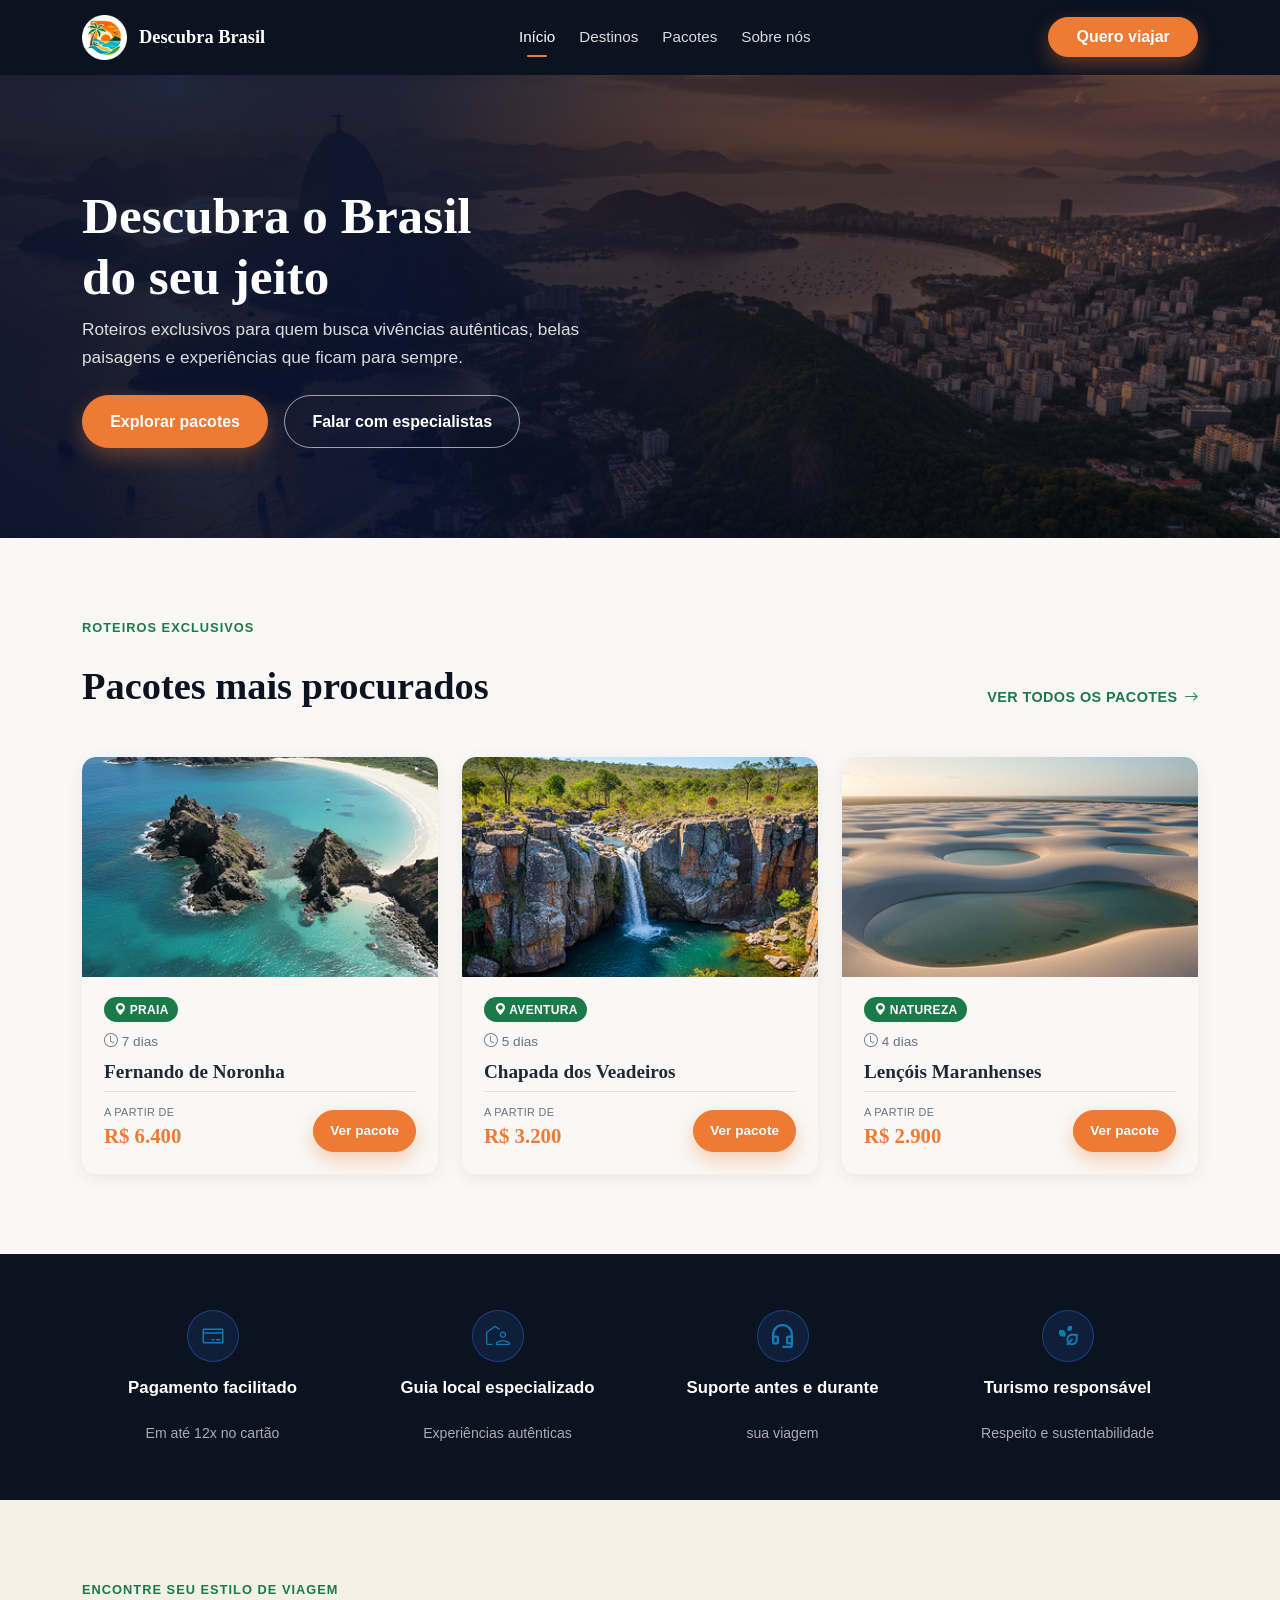
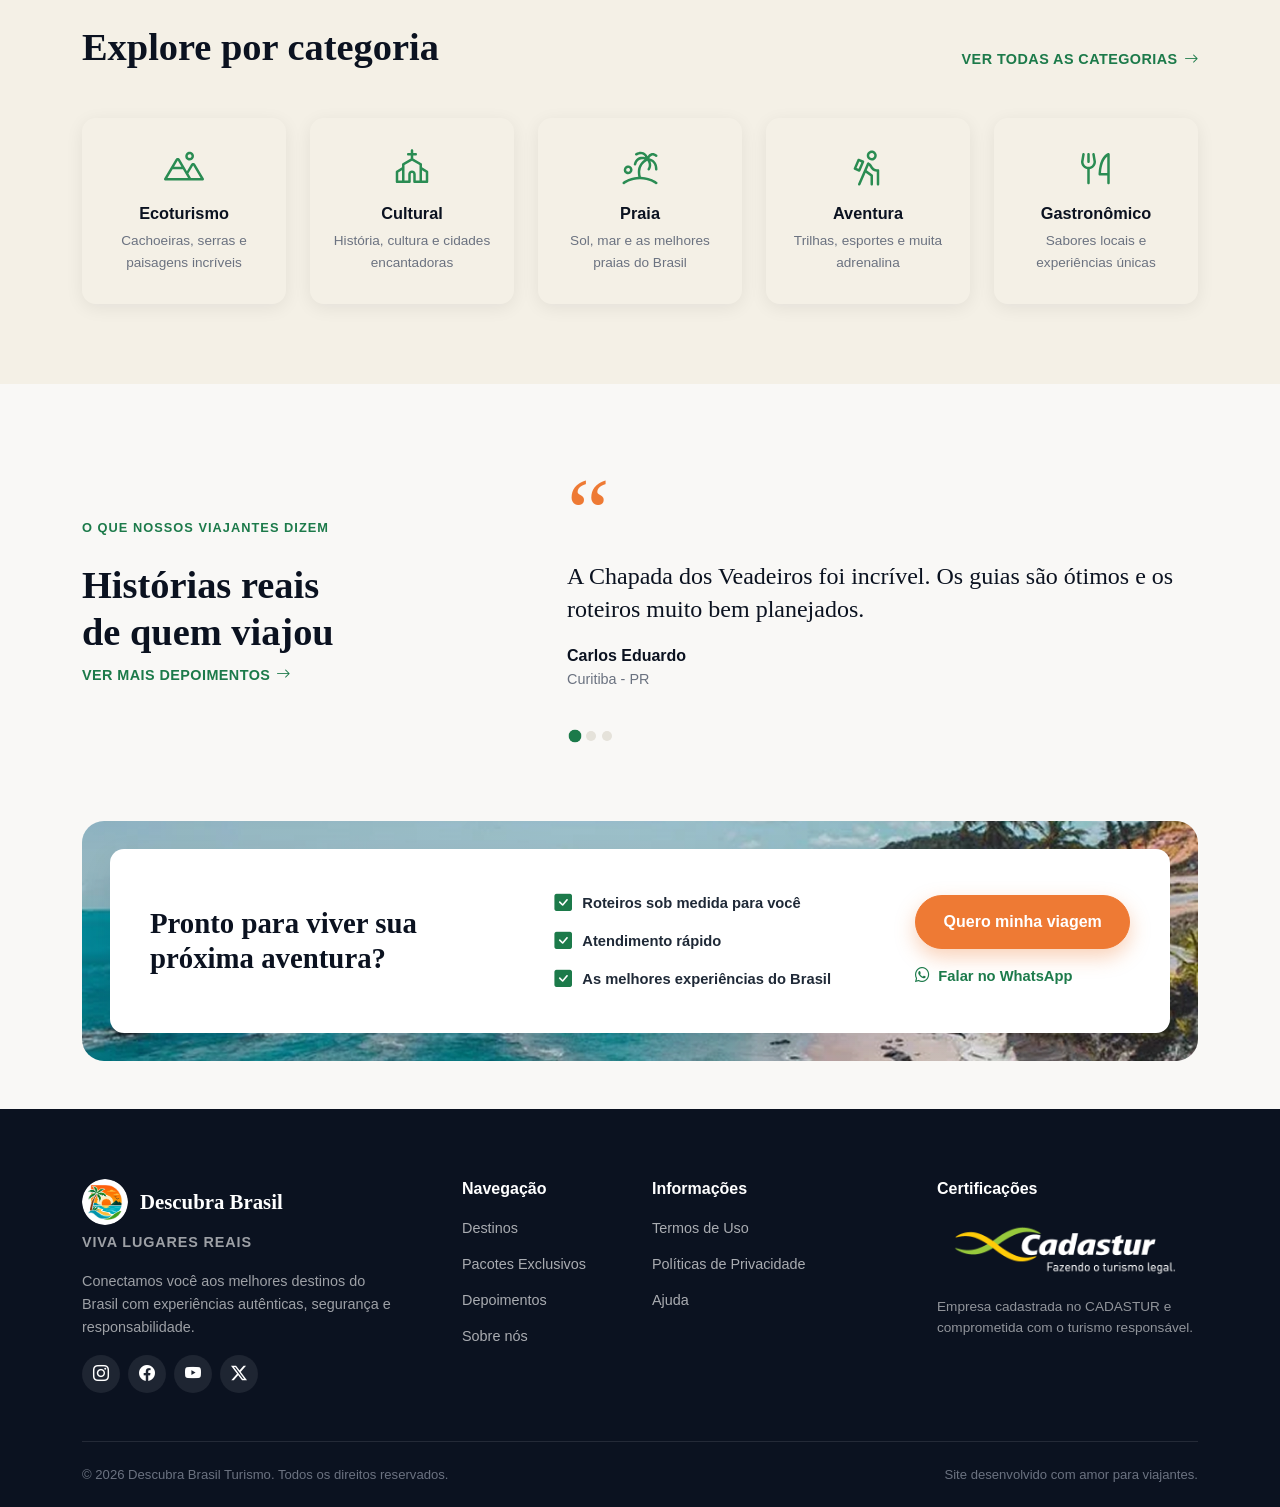
==== commit d57e6cbe: "Correção de bugs" ====
--- a/index.html
+++ b/index.html
@@ -20,7 +20,7 @@
     <link rel="stylesheet" href="css/style.css">
 </head>
 <body>
-   <header class="sticky-top">
+   <header class="cabecalho">
         <nav class="navbar navbar-expand-lg navbar-dark navbar-descubra">
             <div class="container">
                 <a class="navbar-brand" href="index.html">
@@ -47,7 +47,7 @@
 
     <main id="conteudo-principal">
 
-        <section class="hero" style="background-image: url('img/home/fundoHero.png');">
+        <section class="hero fundoI">
             <div class="container">
                 <div class="hero-conteudo">
                     <h1>Descubra o Brasil<br>do seu jeito</h1>
--- a/css/style.css
+++ b/css/style.css
@@ -48,15 +48,10 @@
     --bs-link-decoration: none;
 }
 
-
 * {
     margin: 0;
     padding: 0;
     box-sizing: border-box;
-}
- 
-html {
-    scroll-behavior: smooth;
 }
  
 body {
@@ -64,6 +59,7 @@
     font-family: var(--fonte-corpo);
     color: var(--cor-texto);
     background-color: var(--cor-fundo);
+    padding-top: 75px;
 }
  
 img {
@@ -193,6 +189,14 @@
 .btn-sm-pill {
     padding: 0.6rem 1.1rem;
     font-size: 0.85rem;
+}
+
+.cabecalho {
+    position: fixed !important;
+    top: 0;
+    left: 0;
+    right: 0;
+    z-index: 1030;
 }
 
 .navbar-descubra {
@@ -257,6 +261,22 @@
     background-size: cover;
     background-position: center;
     overflow: hidden;
+}
+
+.fundoI {
+    background-image: url('../img/home/imgHero.png');
+}
+
+.fundoD{
+    background-image: url('../img/destinos/fundoHeroDestinos.png');
+}
+
+.fundoP {
+    background-image: url('../img/pacotes/pacotesHero.png');
+}
+
+.fundoS{
+    background-image: url('../img/sobre/sobreHero.png');
 }
 
 .hero::before {
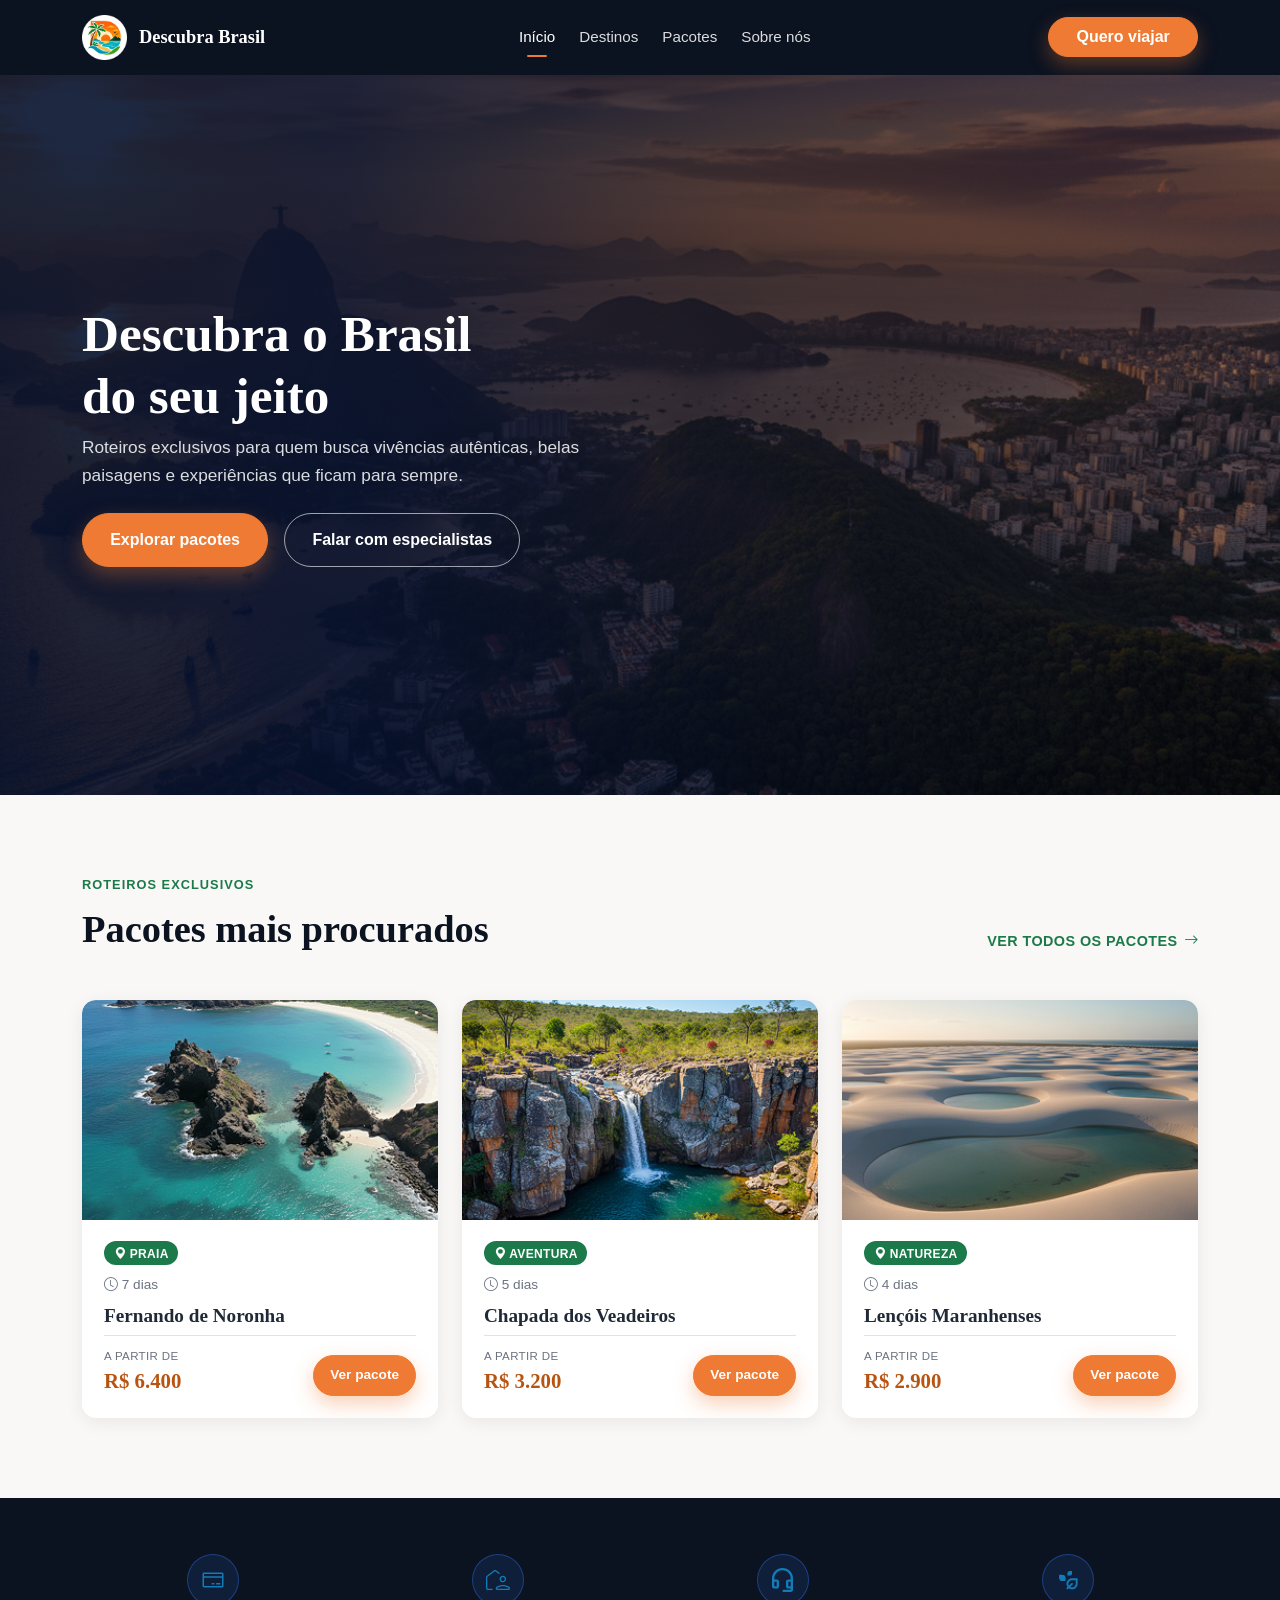
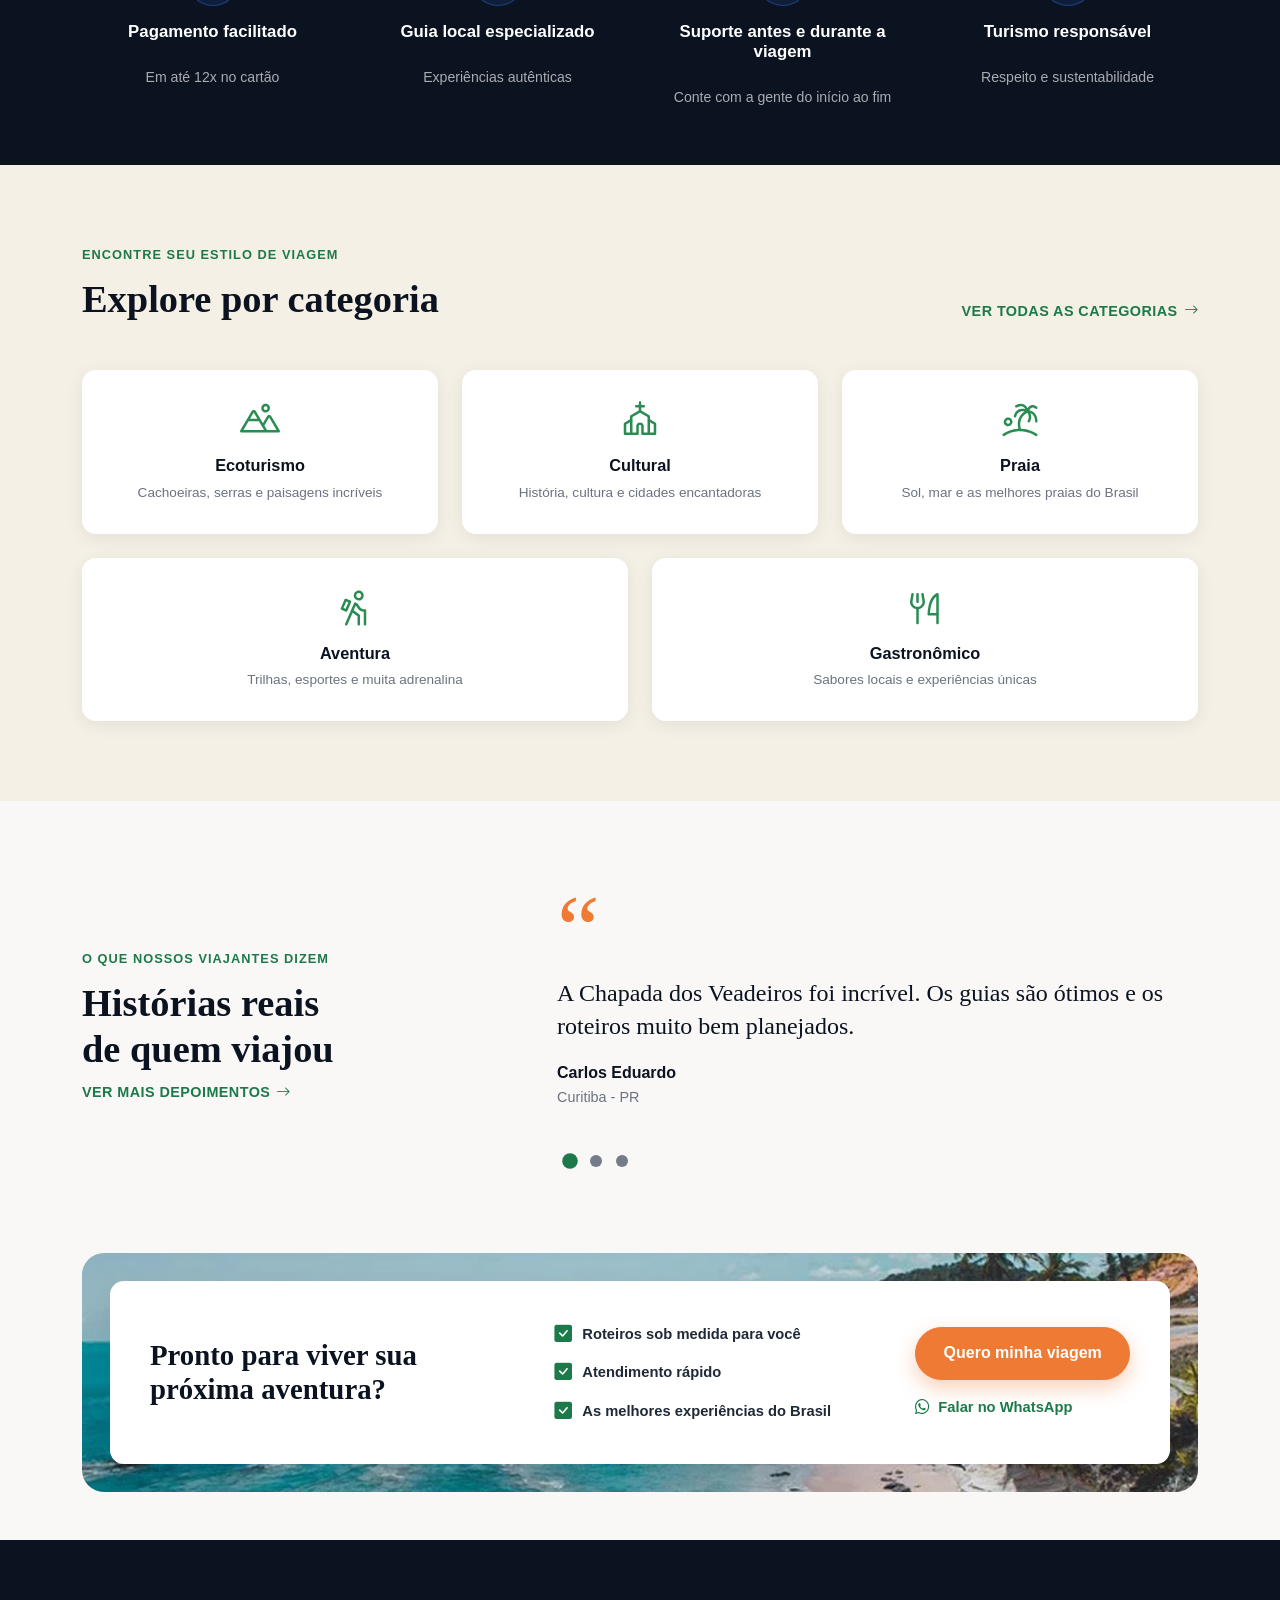
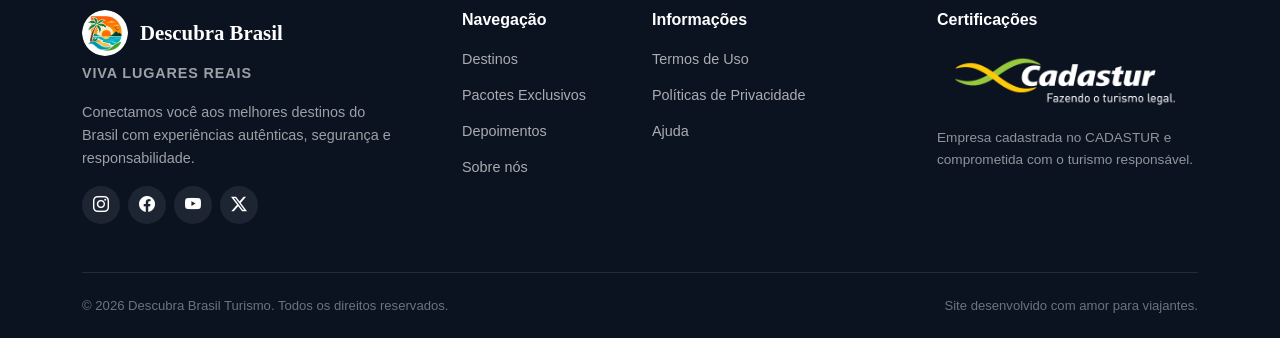
==== commit 79186f53: "Correção da quebra de página em dispositivos moveis" ====
--- a/index.html
+++ b/index.html
@@ -9,10 +9,10 @@
     <link rel="canonical" href="https://www.descubrabrasil.com.br/">
     <meta property="og:title" content="Descubra Brasil | Viva lugares reais">
     <meta property="og:description" content="Roteiros exclusivos para quem busca vivências autênticas, belas paisagens e experiências que ficam para sempre.">
-    <meta property="og:image" content="img/home/fundoHero.png">
+    <meta property="og:image" content="img/home/imgHero.png">
     <meta property="og:type" content="website">
     <meta property="og:locale" content="pt_BR">
-    <link rel="icon" href="img/geral/LogoAgencia.png" type="image/svg+xml">
+    <link rel="icon" href="img/geral/LogoAgencia.png" type="image/png">
     <link rel="preconnect" href="https://fonts.googleapis.com">
     <link href="https://fonts.googleapis.com/css2?family=Playfair+Display:wght@600;700&family=Inter:wght@400;500;600;700&family=Sacramento&display=swap" rel="stylesheet">
     <link rel="stylesheet" href="https://cdn.jsdelivr.net/npm/bootstrap@5.3.3/dist/css/bootstrap.min.css">
@@ -20,11 +20,12 @@
     <link rel="stylesheet" href="css/style.css">
 </head>
 <body>
-   <header class="cabecalho">
+
+    <header class="cabecalho">
         <nav class="navbar navbar-expand-lg navbar-dark navbar-descubra">
             <div class="container">
                 <a class="navbar-brand" href="index.html">
-                    <img src="img/geral/LogoAgencia.png" alt="Descubra Brasil - página inicial" width="10">
+                    <img src="img/geral/LogoAgencia.png" alt="" width="45" height="45">
                     <span>Descubra Brasil</span>
                 </a>
                 <button class="navbar-toggler" type="button" data-bs-toggle="collapse" data-bs-target="#navPrincipal"
@@ -43,9 +44,9 @@
                 </div>
             </div>
         </nav>
-    </header> 
-
-    <main id="conteudo-principal">
+    </header>
+
+    <main id="conteudo-principal" tabindex="-1">
 
         <section class="hero fundoI">
             <div class="container">
@@ -55,12 +56,12 @@
                         e experiências que ficam para sempre.</p>
                     <div class="d-flex flex-column flex-sm-row gap-3">
                         <a href="pacotes.html" class="btn btn-primary">Explorar pacotes</a>
-                        <a href="sobre.html" class="btn btn-outline-light">Falar com especialistas</a>
-                    </div>
-                </div>
-            </div>
-        </section>
-
+                        <a href="https://wa.me/5500000000000" class="btn btn-outline-light" target="_blank"
+                            rel="noopener">Falar com especialistas</a>
+                    </div>
+                </div>
+            </div>
+        </section>
 
         <section class="secao" aria-labelledby="titulo-pacotes-populares">
             <div class="container">
@@ -73,13 +74,12 @@
                             class="bi bi-arrow-right"></i></a>
                 </div>
 
-                <div class="row g-4">
+                <div class="row g-4 justify-content-center">
                     <div class="col-lg-4 col-md-6">
                         <article class="card card-pacote">
-                            <img src="img/home/FernandoNoronha.png" class="card-img-top"
-                                alt="Vista aérea das praias e falésias de Fernando de Noronha" loading="lazy">
+                            <img src="img/home/FernandoNoronha.png" class="card-img-top" alt="Vista aérea das praias e falésias de Fernando de Noronha" loading="lazy">
                             <div class="card-body">
-                                <span class="badge badge-categoria badge-flutuante"><i class="bi bi-geo-alt-fill"></i>
+                                <span class="badge badge-categoria"><i class="bi bi-geo-alt-fill"></i>
                                     Praia</span>
                                 <div class="duracao mb-2"><i class="bi bi-clock"></i> 7 dias</div>
                                 <h3 class="card-title">Fernando de Noronha</h3>
@@ -96,10 +96,9 @@
 
                     <div class="col-lg-4 col-md-6">
                         <article class="card card-pacote">
-                            <img src="img/home/ChapadaVeadeiros.png" class="card-img-top"
-                                alt="Cachoeira em meio ao cerrado na Chapada dos Veadeiros" loading="lazy">
+                            <img src="img/home/ChapadaVeadeiros.png" class="card-img-top" alt="Cachoeira em meio ao cerrado na Chapada dos Veadeiros" loading="lazy">
                             <div class="card-body">
-                                <span class="badge badge-categoria badge-flutuante"><i class="bi bi-geo-alt-fill"></i>
+                                <span class="badge badge-categoria"><i class="bi bi-geo-alt-fill"></i>
                                     Aventura</span>
                                 <div class="duracao mb-2"><i class="bi bi-clock"></i> 5 dias</div>
                                 <h3 class="card-title">Chapada dos Veadeiros</h3>
@@ -116,10 +115,9 @@
 
                     <div class="col-lg-4 col-md-6">
                         <article class="card card-pacote">
-                            <img src="img/home/LencoisMaranhenses.png" class="card-img-top"
-                                alt="Lagoas de água doce entre as dunas dos Lençóis Maranhenses" loading="lazy">
+                            <img src="img/home/LencoisMaranhenses.png" class="card-img-top" alt="Lagoas de água doce entre as dunas dos Lençóis Maranhenses" loading="lazy">
                             <div class="card-body">
-                                <span class="badge badge-categoria badge-flutuante"><i class="bi bi-geo-alt-fill"></i>
+                                <span class="badge badge-categoria"><i class="bi bi-geo-alt-fill"></i>
                                     Natureza</span>
                                 <div class="duracao mb-2"><i class="bi bi-clock"></i> 4 dias</div>
                                 <h3 class="card-title">Lençóis Maranhenses</h3>
@@ -138,43 +136,43 @@
         </section>
 
 
-        <section class="barra-beneficios" aria-label="Benefícios de viajar com a Descubra Brasil">
+        <section class="barra-beneficios" aria-labelledby="titulo-beneficios">
             <div class="container text-center">
                 <div class="row g-4">
-                    <div class="col-lg-3 col-6">
+                    <div class="col-6 col-lg-3">
                         <div class="item-beneficio d-flex flex-column align-items-center gap-3">
                             <div class="icone-beneficio">
-                                <img src="img/home/cartaoIcone.svg" alt="" width="24" height="24">
+                                <img src="img/home/cartaoIcone.svg" alt="icone de cartão de crédito" width="24" height="24">
                             </div>
                             <h3>Pagamento facilitado</h3>
                             <p>Em até 12x no cartão</p>
                         </div>
                     </div>
 
-                    <div class="col-lg-3 col-6">
+                    <div class="col-6 col-lg-3">
                         <div class="item-beneficio d-flex flex-column align-items-center gap-3">
                             <div class="icone-beneficio">
-                                <img src="img/home/guiaIcone.svg" alt="" width="24" height="24">
+                                <img src="img/home/guiaIcone.svg" alt="icone de guia local" width="24" height="24">
                             </div>
                             <h3>Guia local especializado</h3>
                             <p>Experiências autênticas</p>
                         </div>
                     </div>
 
-                    <div class="col-lg-3 col-6">
+                    <div class="col-6 col-lg-3">
                         <div class="item-beneficio d-flex flex-column align-items-center gap-3">
                             <div class="icone-beneficio">
-                                <img src="img/home/suporteIcone.svg" alt="" width="24" height="24">
-                            </div>
-                            <h3>Suporte antes e durante</h3>
-                            <p>sua viagem</p>
-                        </div>
-                    </div>
-
-                    <div class="col-lg-3 col-6">
+                                <img src="img/home/suporteIcone.svg" alt="icone de suporte" width="24" height="24">
+                            </div>
+                            <h3>Suporte antes e durante a viagem</h3>
+                            <p>Conte com a gente do início ao fim</p>
+                        </div>
+                    </div>
+
+                    <div class="col-6 col-lg-3">
                         <div class="item-beneficio d-flex flex-column align-items-center gap-3">
                             <div class="icone-beneficio">
-                                <img src="img/home/folhaIcone.svg" alt="" width="24" height="24">
+                                <img src="img/home/folhaIcone.svg" alt="icone de folha" width="24" height="24">
                             </div>
                             <h3>Turismo responsável</h3>
                             <p>Respeito e sustentabilidade</p>
@@ -192,42 +190,41 @@
                         <span class="eyebrow">Encontre seu estilo de viagem</span>
                         <h2 id="titulo-categorias" class="mb-0">Explore por categoria</h2>
                     </div>
-                    <a href="pacotes.html" class="link-ver-mais">Ver todas as categorias <i
-                            class="bi bi-arrow-right"></i></a>
-                </div>
-
-                <div class="row g-4">
-                    <div class="col-lg col-md-4 col-6">
+                    <a href="pacotes.html" class="link-ver-mais">Ver todas as categorias <i class="bi bi-arrow-right"></i></a>
+                </div>
+
+                <div class="row g-4 justify-content-center">
+                    <div class="col-sm-6 col-lg-4">
                         <a href="pacotes.html#ecoturismo" class="card-categoria">
-                            <img src="img/home/MontanhaIcone.svg" alt="" width="40" height="40">
+                            <img src="img/home/MontanhaIcone.svg" alt="Icone de Montanha representando ecoturismo" width="40" height="40">
                             <h3>Ecoturismo</h3>
                             <p>Cachoeiras, serras e paisagens incríveis</p>
                         </a>
                     </div>
-                    <div class="col-lg col-md-4 col-6">
+                    <div class="col-sm-6 col-lg-4">
                         <a href="pacotes.html#cultural" class="card-categoria">
-                            <img src="img/home/culturaIcone.svg" alt="" width="40" height="40">
+                            <img src="img/home/culturaIcone.svg" alt="Icone de Cultura representando turismo cultural" width="40" height="40">
                             <h3>Cultural</h3>
                             <p>História, cultura e cidades encantadoras</p>
                         </a>
                     </div>
-                    <div class="col-lg col-md-4 col-6">
+                    <div class="col-sm-6 col-lg-4">
                         <a href="pacotes.html#praia" class="card-categoria">
-                            <img src="img/home/PraiaIcone.svg" alt="" width="40" height="40">
+                            <img src="img/home/PraiaIcone.svg" alt="Icone de Praia representando turismo de praia" width="40" height="40">
                             <h3>Praia</h3>
                             <p>Sol, mar e as melhores praias do Brasil</p>
                         </a>
                     </div>
-                    <div class="col-lg col-md-4 col-6">
+                    <div class="col-sm-6 col-lg-6">
                         <a href="pacotes.html#aventura" class="card-categoria">
-                            <img src="img/home/aventuraIcone.svg" alt="" width="40" height="40">
+                            <img src="img/home/aventuraIcone.svg" alt="Icone de Aventura representando turismo de aventura" width="40" height="40">
                             <h3>Aventura</h3>
                             <p>Trilhas, esportes e muita adrenalina</p>
                         </a>
                     </div>
-                    <div class="col-lg col-md-4 col-6">
+                    <div class="col-sm-6 col-lg-6">
                         <a href="pacotes.html#gastronomico" class="card-categoria">
-                            <img src="img/home/comidaIcone.svg" alt="" width="40" height="40">
+                            <img src="img/home/comidaIcone.svg" alt="Icone de Comida representando turismo gastronômico" width="40" height="40">
                             <h3>Gastronômico</h3>
                             <p>Sabores locais e experiências únicas</p>
                         </a>
@@ -236,10 +233,9 @@
             </div>
         </section>
 
-
         <section class="secao" aria-labelledby="titulo-depoimentos">
             <div class="container">
-                <div class="row align-items-center g-5">
+                <div class="row align-items-center g-4">
                     <div class="col-lg-5">
                         <span class="eyebrow">O que nossos viajantes dizem</span>
                         <h2 id="titulo-depoimentos">Histórias reais<br>de quem viajou</h2>
@@ -272,7 +268,7 @@
                                     <p class="autor-local">Vitória - ES</p>
                                 </div>
                             </div>
-                            <div class="carousel-indicators" data-bs-target="#carrosselDepoimentos">
+                            <div class="carousel-indicators">
                                 <button type="button" data-bs-target="#carrosselDepoimentos" data-bs-slide-to="0"
                                     class="active" aria-current="true" aria-label="Depoimento 1"></button>
                                 <button type="button" data-bs-target="#carrosselDepoimentos" data-bs-slide-to="1"
@@ -287,53 +283,60 @@
         </section>
 
 
-        <section class="pb-5" aria-labelledby="titulo-cta-final">
-            <div class="container">
-                <div class="cta-final-caixa" style="background-image: url('img/home/PraiaFoooter.png');">
+        <section class="pb-5" aria-labelledby="titulo-cta-final-sobre">
+            <div class="container">
+                <div class="cta-final-caixa">
                     <div class="cta-final-painel d-flex align-items-center justify-content-between flex-wrap gap-4">
-                        <h2 id="titulo-cta-final" class="mb-0" style="font-size:1.8rem; max-width:320px;">Pronto para
-                            viver sua próxima aventura?</h2>
+
+                        <h2 id="titulo-cta-final-sobre" class="mb-0 cta-final-titulo">
+                            Pronto para viver sua próxima aventura?
+                        </h2>
+
                         <ul class="lista-check">
                             <li><i class="bi bi-check-square-fill"></i> Roteiros sob medida para você</li>
                             <li><i class="bi bi-check-square-fill"></i> Atendimento rápido</li>
                             <li><i class="bi bi-check-square-fill"></i> As melhores experiências do Brasil</li>
                         </ul>
-                        <div class="d-flex flex-column align-items-start gap-3">
+
+                        <div class="d-flex flex-column align-items-center align-items-md-start gap-3">
                             <a href="pacotes.html" class="btn btn-primary">Quero minha viagem</a>
-                            <a href="https://wa.me/5500000000000" class="link-whatsapp" target="_blank"
-                                rel="noopener"><i class="bi bi-whatsapp"></i> Falar no WhatsApp</a>
-                        </div>
+
+                            <a href="https://wa.me/5500000000000" class="link-whatsapp" target="_blank" rel="noopener">
+                                <i class="bi bi-whatsapp"></i> Falar no WhatsApp
+                            </a>
+                        </div>
+
                     </div>
                 </div>
             </div>
         </section>
     </main>
+
 
 
     <footer class="rodape">
         <div class="container">
             <div class="row gy-5 pb-5 rodape-grade">
-                <div class="col-lg-4 col-md-6 rodape-marca h-card">
-                    <a href="index.html" class="marca">
-                        <img src="img/geral/LogoAgencia.png" alt="">
+
+                <div class="col-lg-4 col-md-6 rodape-marca h-card text-center text-lg-start">
+                    <a href="index.html" class="marca justify-content-center justify-content-lg-start">
+                        <img src="img/geral/LogoAgencia.png" alt="Logo da Agência de Viagens Descubra Brasil">
                         <span class="nome-marca p-name">Descubra Brasil</span>
                     </a>
+
                     <p class="rodape-tagline">Viva lugares reais</p>
                     <p>Conectamos você aos melhores destinos do Brasil com experiências autênticas, segurança e
                         responsabilidade.</p>
-                    <div class="rodape-social d-flex gap-2">
-                        <a href="https://www.instagram.com/" aria-label="Descubra Brasil no Instagram"><i
-                                class="bi bi-instagram"></i></a>
-                        <a href="https://www.facebook.com/?locale=pt_BR" aria-label="Descubra Brasil no Facebook"><i
-                                class="bi bi-facebook"></i></a>
-                        <a href="https://www.youtube.com/" aria-label="Descubra Brasil no YouTube"><i
-                                class="bi bi-youtube"></i></a>
-                        <a href="https://x.com/?lang=pt" aria-label="Descubra Brasil no X"><i
-                                class="bi bi-twitter-x"></i></a>
-                    </div>
-                </div>
-
-                <div class="col-lg-2 col-md-6">
+
+                    <div class="rodape-social d-flex justify-content-center justify-content-lg-start gap-2">
+                        <a href="https://www.instagram.com/" aria-label="Descubra Brasil no Instagram"><i class="bi bi-instagram"></i></a>
+                        <a href="https://www.facebook.com/?locale=pt_BR" aria-label="Descubra Brasil no Facebook"><i class="bi bi-facebook"></i></a>
+                        <a href="https://www.youtube.com/" aria-label="Descubra Brasil no YouTube"><i class="bi bi-youtube"></i></a>
+                        <a href="https://x.com/?lang=pt" aria-label="Descubra Brasil no X"><i class="bi bi-twitter-x"></i></a>
+                    </div>
+                </div>
+
+                <div class="col-lg-2 col-md-6 text-center text-lg-start">
                     <h3>Navegação</h3>
                     <nav aria-label="Navegação do rodapé">
                         <ul>
@@ -345,27 +348,29 @@
                     </nav>
                 </div>
 
-                <div class="col-lg-3 col-md-6">
+                <div class="col-lg-3 col-md-6 text-center text-lg-start">
                     <h3>Informações</h3>
                     <nav aria-label="Informações institucionais">
                         <ul>
-                            <li><a href="sobre.html" target="_blank">Termos de Uso</a></li>
-                            <li><a href="sobre.html" target="_blank">Políticas de Privacidade</a></li>
-                            <li><a href="sobre.html" target="_blank">Ajuda</a></li>
+                            <li><a href="sobre.html">Termos de Uso</a></li>
+                            <li><a href="sobre.html">Políticas de Privacidade</a></li>
+                            <li><a href="sobre.html">Ajuda</a></li>
                         </ul>
                     </nav>
                 </div>
 
-                <div class="col-lg-3 col-md-6 rodape-certificacao">
+                <div class="col-lg-3 col-md-6 rodape-certificacao text-center text-lg-start">
                     <h3>Certificações</h3>
-                    <div class="selo-cadastur" role="img" aria-label="Selo CADASTUR - Ministério do Turismo">
+                    <div class="selo-cadastur mx-auto mx-lg-0" role="img"
+                        aria-label="Selo CADASTUR - Ministério do Turismo">
                         <img src="img/geral/logoCadasturB.png" alt="Selo CADASTUR - Ministério do Turismo">
                     </div>
                     <p>Empresa cadastrada no CADASTUR e comprometida com o turismo responsável.</p>
                 </div>
-            </div>
-
-            <div class="rodape-inferior d-flex justify-content-between flex-wrap gap-2">
+
+            </div>
+
+            <div class="rodape-inferior d-flex justify-content-between align-items-center flex-wrap gap-2 text-center">
                 <p class="mb-0">&copy; 2026 Descubra Brasil Turismo. Todos os direitos reservados.</p>
                 <p class="mb-0">Site desenvolvido com amor para viajantes.</p>
             </div>
@@ -375,4 +380,5 @@
     <script src="https://cdn.jsdelivr.net/npm/bootstrap@5.3.3/dist/js/bootstrap.bundle.min.js"></script>
     <script src="js/script.js"></script>
 </body>
+
 </html>
--- a/css/style.css
+++ b/css/style.css
@@ -6,6 +6,7 @@
     --cor-verde-fundo: #e7f3ec;
     --cor-laranja: #ee7a34;
     --cor-laranja-escuro: #d9631e;
+    --cor-laranja-texto: #b85410;
     --cor-branco: #ffffff;
     --cor-texto: #1f2937;
     --cor-texto-secundario: #6b7280;
@@ -54,6 +55,10 @@
     box-sizing: border-box;
 }
  
+html {
+    scroll-padding-top: 90px;
+}
+
 body {
     -webkit-font-smoothing: antialiased;
     font-family: var(--fonte-corpo);
@@ -77,6 +82,23 @@
 }
  
  
+:focus-visible {
+    outline: 2px solid var(--cor-verde);
+    outline-offset: 2px;
+}
+
+.navbar-descubra :focus-visible,
+.rodape :focus-visible,
+.hero :focus-visible {
+    outline-color: var(--cor-branco);
+}
+
+.hero .busca-hero :focus-visible {
+    outline-color: var(--cor-verde);
+}
+
+
+
 h1,h2,h3,h4,h5,h6 {
     font-family: var(--fonte-titulo);
     font-weight: 700;
@@ -123,7 +145,9 @@
     letter-spacing: 0.08em;
     text-transform: uppercase;
     font-size: 0.8rem;
-    margin-bottom: 25px;
+    font-family: var(--fonte-corpo);
+    line-height: 1.5;
+    margin-bottom: 12px;
 }
  
 .secao {
@@ -186,13 +210,8 @@
     --bs-btn-hover-border-color: var(--cor-verde);
 }
 
-.btn-sm-pill {
-    padding: 0.6rem 1.1rem;
-    font-size: 0.85rem;
-}
-
 .cabecalho {
-    position: fixed !important;
+    position: fixed;
     top: 0;
     left: 0;
     right: 0;
@@ -248,11 +267,12 @@
 }
 
 .nav-btn {
-    height: 40px !important;
+    height: 40px;
     display: flex;
     justify-content: center;
     align-items: center;
 }
+
 
 .hero {
     position: relative;
@@ -260,7 +280,20 @@
     background-color: var(--cor-azul);
     background-size: cover;
     background-position: center;
+    background-repeat: no-repeat;
+    min-height: 80vh;
+    display: flex;
+    align-items: center;
     overflow: hidden;
+}
+
+
+.hero-compacto {
+    min-height: 0;
+}
+
+.hero-compacto .hero-conteudo {
+    padding: 56px 0;
 }
 
 .fundoI {
@@ -292,9 +325,10 @@
 .hero-conteudo {
     position: relative;
     z-index: 2;
-    padding: 110px 0 90px;
+    padding: 80px 0;
     max-width: 700px;
 }
+
 
 .hero-conteudo.centralizado {
     max-width: 760px;
@@ -342,17 +376,48 @@
 
 .campo-busca {
     padding: 10px 20px;
-    border-right: 1px solid var(--cor-borda);
-}
-
-.campo-busca:last-of-type,
-.campo-busca.sem-borda {
-    border-right: none;
+    border-bottom: 1px solid var(--cor-borda);
+}
+
+.campo-busca:focus-within {
+    outline: 2px solid var(--cor-verde);
+    outline-offset: -2px;
+    border-radius: var(--bs-border-radius);
+}
+
+@media (min-width: 768px) {
+    .campo-busca {
+        border-bottom: none;
+        border-right: 1px solid var(--cor-borda);
+    }
+
+    .campo-busca:nth-child(3) {
+        border-right: none;
+    }
+}
+
+@media (min-width: 992px) {
+    .campo-busca:nth-child(3) {
+        border-right: 1px solid var(--cor-borda);
+    }
+}
+
+.btn-busca {
+    width: 100%;
+    white-space: nowrap;
+}
+
+@media (min-width: 992px) {
+    .btn-busca {
+        width: auto;
+        padding-left: 1.8rem;
+        padding-right: 1.8rem;
+    }
 }
 
 .campo-busca label {
     display: block;
-    font-size: 0.72rem;
+    font-size: 0.78rem;
     font-weight: 700;
     letter-spacing: 0.05em;
     text-transform: uppercase;
@@ -386,6 +451,17 @@
     outline: none;
 }
 
+.campo-busca select option {
+    color: var(--cor-azul);
+    font-weight: 600;
+}
+
+.campo-busca select option[value=""],
+.campo-busca select:has(option[value=""]:checked) {
+    color: var(--cor-texto-secundario);
+    font-weight: 400;
+}
+
 .estatisticas-hero {
     position: relative;
     z-index: 2;
@@ -418,15 +494,10 @@
     color: var(--cor-branco);
 }
 
-.badge-flutuante {
-    margin-top: -34px;
-    position: relative;
-    z-index: 2;
-}
-
 .card-pacote {
     border: none;
     border-radius: var(--bs-border-radius);
+    background-color: var(--cor-branco);
     overflow: hidden;
     box-shadow: var(--sombra-card);
     transition: transform var(--transicao), box-shadow var(--transicao);
@@ -480,14 +551,14 @@
 
 .preco-a-partir span {
     display: block;
-    font-size: 0.68rem;
+    font-size: 0.72rem;
     color: var(--cor-texto-secundario);
     text-transform: uppercase;
     letter-spacing: 0.03em;
 }
 
 .preco-a-partir strong {
-    color: var(--cor-laranja);
+    color: var(--cor-laranja-texto);
     font-family: var(--fonte-titulo);
     font-size: 1.3rem;
 }
@@ -497,7 +568,7 @@
     font-size: 0.85rem;
 }
 
-/* BARRA DE BENEFÍCIOS */
+
 .barra-beneficios {
     background-color: var(--cor-azul);
     padding: 56px 0;
@@ -535,6 +606,24 @@
     margin-bottom: 0;
 }
 
+.barra-beneficios-clara {
+    background-color: var(--cor-fundo-creme);
+}
+
+.barra-beneficios-clara .icone-beneficio {
+    background: var(--cor-verde-fundo);
+    border-color: var(--cor-verde);
+    color: var(--cor-verde);
+}
+
+.barra-beneficios-clara .item-beneficio h3 {
+    color: var(--cor-azul);
+}
+
+.barra-beneficios-clara .item-beneficio p {
+    color: var(--cor-texto-secundario);
+}
+
 .secao-categorias {
     background-color: var(--cor-fundo-creme);
 }
@@ -544,6 +633,7 @@
     border-radius: var(--bs-border-radius);
     padding: 30px 22px;
     text-align: center;
+    background-color: var(--cor-branco);
     box-shadow: var(--sombra-card);
     transition: transform var(--transicao), box-shadow var(--transicao);
     height: 100%;
@@ -555,13 +645,6 @@
     transform: translateY(-5px);
     box-shadow: 0 16px 30px rgba(11, 18, 32, 0.12);
     color: inherit;
-}
-
-.card-categoria i {
-    font-size: 2rem;
-    color: var(--cor-verde);
-    margin-bottom: 16px;
-    display: inline-block;
 }
 
 .card-categoria img {
@@ -617,12 +700,16 @@
 }
 
 .carousel-depoimento .carousel-indicators [data-bs-target] {
-    width: 10px;
-    height: 10px;
+    box-sizing: content-box;
+    width: 12px;
+    height: 12px;
+    padding: 6px;
+    margin: 0 1px;
+    border: 0;
     border-radius: 50%;
-    background-color: var(--cor-borda);
+    background-color: #757c89;
+    background-clip: content-box;
     opacity: 1;
-    border: none;
 }
 
 .carousel-depoimento .carousel-indicators .active {
@@ -631,6 +718,8 @@
 }
 
 .card-depoimento {
+    position: relative;
+    background-color: var(--cor-branco);
     border: 1px solid var(--cor-borda);
     border-radius: var(--bs-border-radius);
     padding: 26px;
@@ -638,6 +727,18 @@
     height: 100%;
 }
 
+.card-depoimento::after {
+    content: "\201D" / "";
+    position: absolute;
+    top: 14px;
+    right: 22px;
+    font-family: var(--fonte-titulo);
+    font-size: 4rem;
+    line-height: 1;
+    color: var(--cor-laranja);
+    opacity: 0.3;
+}
+
 .autor-depoimento img {
     width: 46px;
     height: 46px;
@@ -674,8 +775,14 @@
     position: relative;
     border-radius: var(--bs-border-radius-xl);
     overflow: hidden;
+    background-image: url('../img/home/PraiaFoooter.png');
     background-size: cover;
     background-position: center;
+}
+
+.cta-final-titulo {
+    font-size: 1.8rem;
+    max-width: 320px;
 }
 
 .cta-final-caixa::before {
@@ -934,6 +1041,12 @@
     box-shadow: none;
 }
 
+.pagination .page-link:focus-visible {
+    z-index: 3;
+    outline: 2px solid var(--cor-verde);
+    outline-offset: 2px;
+}
+
 .selo-cadastur {
     display: inline-flex;
     align-items: center;
@@ -947,11 +1060,6 @@
     font-size: 0.95rem;
 }
 
-.selo-cadastur i {
-    color: var(--cor-laranja);
-    font-size: 1.1rem;
-}
-
 .selo-cadastur img {
     height: 50px;
     width: auto;
@@ -969,118 +1077,6 @@
     font-size: 0.82rem;
     color: rgba(255, 255, 255, 0.5);
 }
-.form-label {
-    font-weight: 700;
-    font-size: 0.85rem;
-    color: var(--cor-azul);
-}
-
-.form-control,
-.form-select {
-    border: 1.5px solid var(--cor-borda);
-    border-radius: var(--bs-border-radius-sm);
-    background-color: var(--cor-fundo);
-    color: var(--cor-texto);
-    padding: 0.7rem 1rem;
-}
-
-.form-check-input {
-    width: 1.1em;
-    height: 1.1em;
-    margin-top: 0.2em;
-    border-color: var(--cor-borda);
-}
-
-.form-check-input:checked {
-    background-color: var(--cor-verde);
-    border-color: var(--cor-verde);
-}
-
-.form-check-label {
-    font-size: 0.9rem;
-    color: var(--cor-texto);
-}
-
-.form-range::-webkit-slider-thumb {
-    background-color: var(--cor-verde);
-}
-
-.form-range::-moz-range-thumb {
-    background-color: var(--cor-verde);
-}
-
-.form-range::-webkit-slider-runnable-track {
-    background-color: var(--cor-borda);
-}
-
-.nota-formulario {
-    display: flex;
-    align-items: center;
-    gap: 8px;
-    color: var(--cor-texto-secundario);
-    font-size: 0.82rem;
-    justify-content: center;
-}
-
-.alert-success {
-    background-color: var(--cor-verde-fundo);
-    color: var(--cor-verde-escuro);
-    border: 1px solid var(--cor-verde);
-    font-weight: 600;
-}
-
-.invalid-feedback {
-    font-size: 0.8rem;
-}
-
-.breadcrumb {
-    font-size: 0.85rem;
-}
-
-.breadcrumb-item a {
-    color: var(--cor-texto-secundario);
-}
-
-.breadcrumb-item a:hover {
-    color: var(--cor-verde);
-}
-
-.breadcrumb-item.active {
-    color: var(--cor-verde);
-    font-weight: 600;
-}
-
-.breadcrumb-item+.breadcrumb-item::before {
-    color: var(--cor-texto-secundario);
-}
-
-.pagination .page-link {
-    width: 38px;
-    height: 38px;
-    display: flex;
-    align-items: center;
-    justify-content: center;
-    color: var(--cor-azul);
-    border: 1px solid var(--cor-borda);
-    font-weight: 600;
-    padding: 0;
-}
-
-.pagination .page-item.active .page-link {
-    background-color: var(--cor-verde);
-    border-color: var(--cor-verde);
-    color: var(--cor-branco);
-}
-
-.pagination .page-link:hover {
-    border-color: var(--cor-verde);
-    color: var(--cor-verde);
-}
-
-.pagination .page-link:focus {
-    box-shadow: none;
-}
-
 .filtros-pilula {
     display: flex;
     gap: 12px;
@@ -1129,8 +1125,18 @@
     border-color: var(--cor-verde);
 }
 
+.seletor-ordenacao:focus-within {
+    border-color: var(--cor-verde);
+    outline: 2px solid var(--cor-verde);
+    outline-offset: 2px;
+}
+
+.seletor-ordenacao select.form-select:focus {
+    box-shadow: none;
+}
+
 .seletor-ordenacao select.form-select {
-    padding: 0 1.5rem 0 0 !important;
+    padding: 0 1.5rem 0 0;
     background-position: right 0.1rem center;
     color: var(--cor-azul);
     cursor: pointer;
@@ -1144,6 +1150,7 @@
 
 .card-destino {
     border: none;
+    background-color: var(--cor-branco);
     border-radius: var(--bs-border-radius);
     overflow: hidden;
     box-shadow: var(--sombra-card);
@@ -1164,7 +1171,7 @@
 .uf {
     background-color: var(--cor-verde-fundo);
     color: var(--cor-verde-escuro);
-    font-size: 0.72rem;
+    font-size: 0.75rem;
     font-weight: 700;
     padding: 4px 9px;
     border-radius: 6px;
@@ -1172,7 +1179,7 @@
 }
 
 .subtitulo-destino {
-    color: var(--cor-laranja);
+    color: var(--cor-laranja-texto);
     font-weight: 700;
     font-size: 0.76rem;
     letter-spacing: 0.04em;
@@ -1295,6 +1302,11 @@
     box-shadow: none;
 }
 
+.accordion-filtros .accordion-button:focus-visible {
+    outline: 2px solid var(--cor-verde);
+    outline-offset: -2px;
+}
+
 .accordion-filtros .accordion-button::after {
     filter: hue-rotate(90deg) saturate(0) brightness(0.6);
 }
@@ -1316,7 +1328,7 @@
 }
 
 .faixa-personalizado {
-    background-color: var(--cor-fundo-creme);
+    background-color: rgb(238, 233, 219);
     border-radius: var(--bs-border-radius);
     padding: 40px;
 }
@@ -1355,6 +1367,10 @@
     min-height: 140px;
     display: block;
     width: 100%;
+}
+
+.btn-filtros-mobile {
+    background-color: var(--cor-branco);
 }
 
 .miniaturas-galeria img {
@@ -1588,6 +1604,7 @@
 
 .caixa-duvidas p {
     font-size: 0.88rem;
+    color: var(--cor-texto);
     margin-bottom: 10px;
 }
 
@@ -1600,72 +1617,72 @@
     font-size: 0.9rem;
 }
 
-/* Tabela de condições (inclusos / não inclusos) */
-.tabela-condicoes-wrap {
+/* Condições do pacote (incluso / não incluso) */
+.condicoes-pacote {
     border: 1px solid var(--cor-borda);
     border-radius: var(--bs-border-radius);
     overflow: hidden;
-    overflow-x: auto;
     box-shadow: var(--sombra-card);
     background-color: var(--cor-branco);
 }
 
-.tabela-condicoes {
-    width: 100%;
-    min-width: 480px;
-    border-collapse: collapse;
-}
-
-.tabela-condicoes thead th {
-    text-align: left;
+.condicoes-col + .condicoes-col {
+    border-top: 1px solid var(--cor-borda);
+}
+
+@media (min-width: 768px) {
+    .condicoes-col + .condicoes-col {
+        border-top: none;
+        border-left: 1px solid var(--cor-borda);
+    }
+}
+
+.condicoes-col .titulo-coluna {
+    display: flex;
+    align-items: center;
+    gap: 10px;
+    margin: 0;
     padding: 20px 26px;
-    font-weight: 700;
-}
-
-.tabela-condicoes thead th:first-child {
-    background-color: var(--cor-verde-fundo);
-    border-right: 1px solid var(--cor-borda);
-}
-
-.tabela-condicoes thead th:last-child {
-    background-color: #fdeceb;
-}
-
-.titulo-coluna {
-    display: flex;
-    align-items: center;
-    gap: 10px;
     font-family: var(--fonte-corpo);
     font-size: 1.05rem;
     color: var(--cor-azul);
 }
 
-.tabela-condicoes tbody td {
+.condicoes-incluso .titulo-coluna {
+    background-color: var(--cor-verde-fundo);
+}
+
+.condicoes-nao-incluso .titulo-coluna {
+    background-color: #fdeceb;
+}
+
+.lista-condicoes {
+    list-style: none;
+    padding: 0;
+    margin: 0;
+}
+
+.lista-condicoes li {
+    display: flex;
+    align-items: flex-start;
+    gap: 10px;
     padding: 12px 26px;
     font-size: 0.92rem;
     color: var(--cor-texto);
     border-top: 1px dashed var(--cor-borda);
-    vertical-align: middle;
-}
-
-.tabela-condicoes tbody td:first-child {
-    border-right: 1px solid var(--cor-borda);
-}
-
-.tabela-condicoes tbody tr:first-child td {
+}
+
+.lista-condicoes li:first-child {
     border-top: none;
 }
 
-/* zebra striping nas linhas pares */
-.tabela-condicoes tbody tr:nth-child(even) {
+.lista-condicoes li:nth-child(even) {
     background-color: var(--cor-fundo);
 }
 
-.tabela-condicoes tbody .pontinho-verde,
-.tabela-condicoes tbody .pontinho-vermelho {
-    display: inline-block;
-    vertical-align: middle;
-    margin-right: 10px;
+.lista-condicoes .pontinho-verde,
+.lista-condicoes .pontinho-vermelho {
+    margin-top: 0.55em;
 }
 
 .icone-check-circulo,
@@ -1722,13 +1739,6 @@
 
 .item-valor {
     text-align: center;
-}
-
-.item-valor i {
-    font-size: 1.9rem;
-    color: var(--cor-verde);
-    margin-bottom: 14px;
-    display: inline-block;
 }
 
 .item-valor img {
@@ -1792,7 +1802,6 @@
     right: 0;
 }
 
-/* Media queries responsivas */
 @media (max-width: 991.98px) {
 
     .navbar-descubra .navbar-collapse {
@@ -1816,21 +1825,11 @@
     }
 
     .campo-busca {
-        border-right: none;
-        border-bottom: 1px solid var(--cor-borda);
-        padding: 14px 20px;
-    }
-
-    .campo-busca:last-of-type {
-        border-bottom: none;
+        padding: 14px 16px;
     }
 
     .estatisticas-hero .col-6 {
         margin-bottom: 18px;
-    }
-
-    .rodape-grade>div {
-        margin-bottom: 30px;
     }
 
     .sidebar-filtros {
@@ -1842,6 +1841,25 @@
         position: static;
         margin-top: 24px;
     }
+
+    .rodape-marca,
+    .rodape-certificacao {
+        display: flex;
+        flex-direction: column;
+        align-items: center;
+    }
+
+    .rodape-marca > p {
+        max-width: 320px;
+    }
+
+    .rodape-inferior {
+        justify-content: center !important;
+    }
+
+    .rodape-inferior p {
+        width: 100%;
+    }
 }
 
 @media (max-width: 767.98px) {
@@ -1874,12 +1892,6 @@
 
     h2 {
         font-size: 1.6rem;
-    }
-
-    .cta-final-acoes .btn,
-    .cta-final-acoes .link-whatsapp {
-        width: 100%;
-        justify-content: center;
     }
 
     .numero-dia {
@@ -1888,8 +1900,16 @@
         font-size: 0.85rem;
     }
 
+    .galeria-principal .foto-grande {
+        height: auto;
+        min-height: 0;
+        aspect-ratio: 4 / 3;
+    }
+
     .miniaturas-galeria button {
-        min-height: 80px;
+        height: auto;
+        min-height: 0;
+        aspect-ratio: 1 / 1;
     }
 }
 
@@ -1905,8 +1925,11 @@
         font-size: 2rem;
     }
 
-    .tabela-condicoes thead th,
-    .tabela-condicoes tbody td {
-        padding: 14px 16px;
-    }
-}
+    .condicoes-col .titulo-coluna {
+        padding: 16px;
+    }
+
+    .lista-condicoes li {
+        padding: 12px 16px;
+    }
+}
